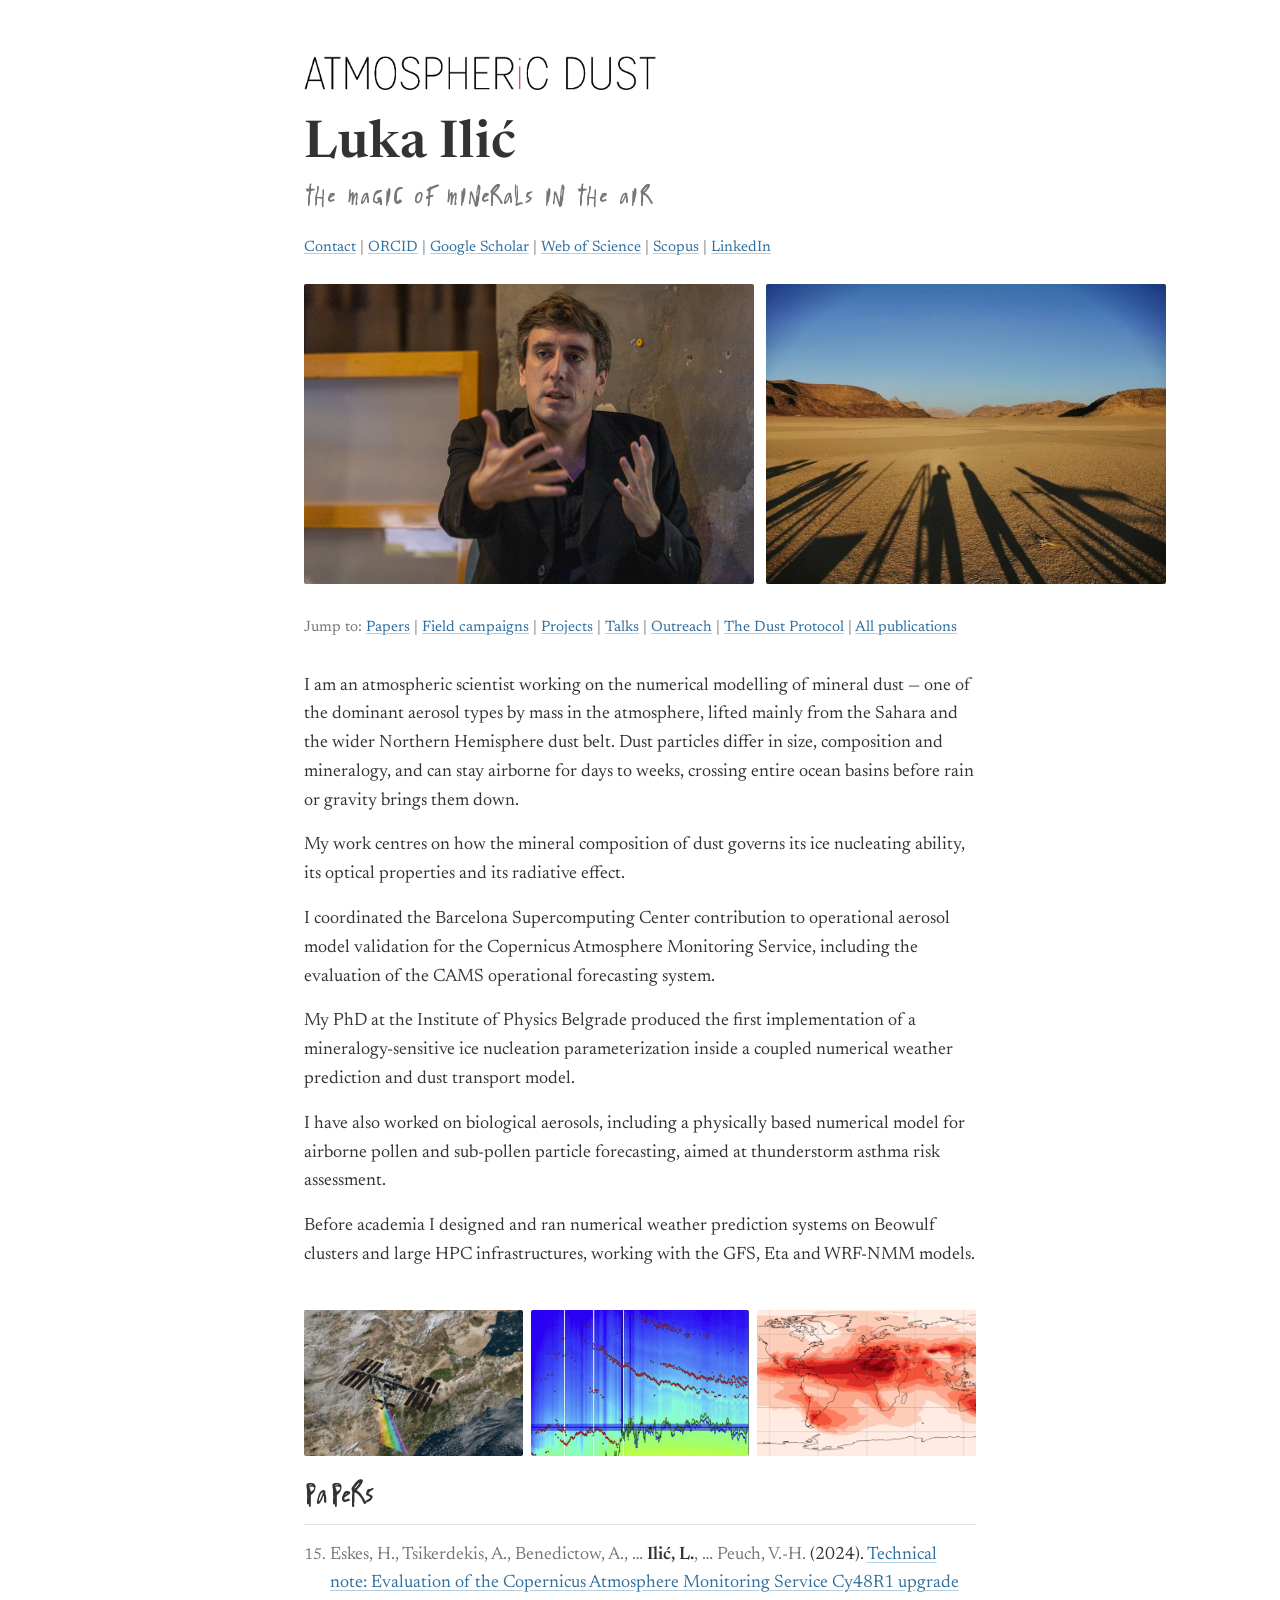
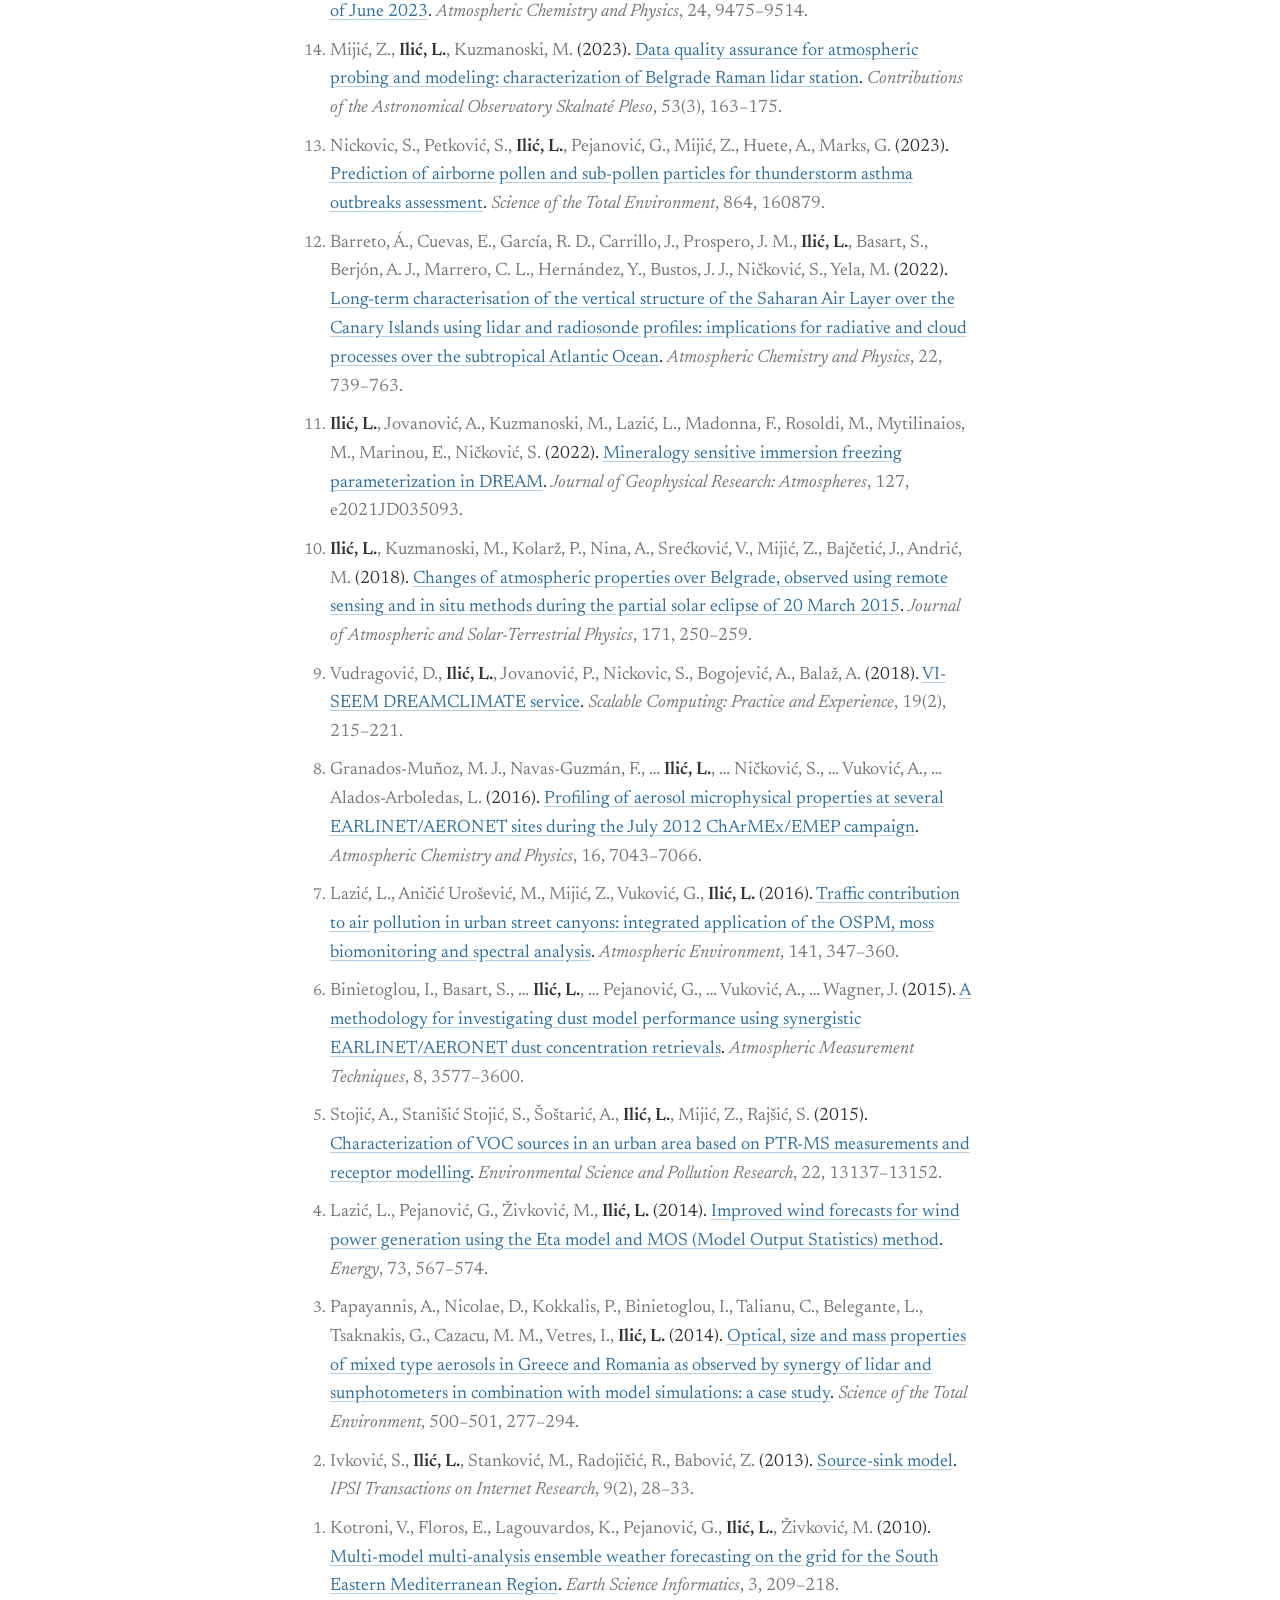
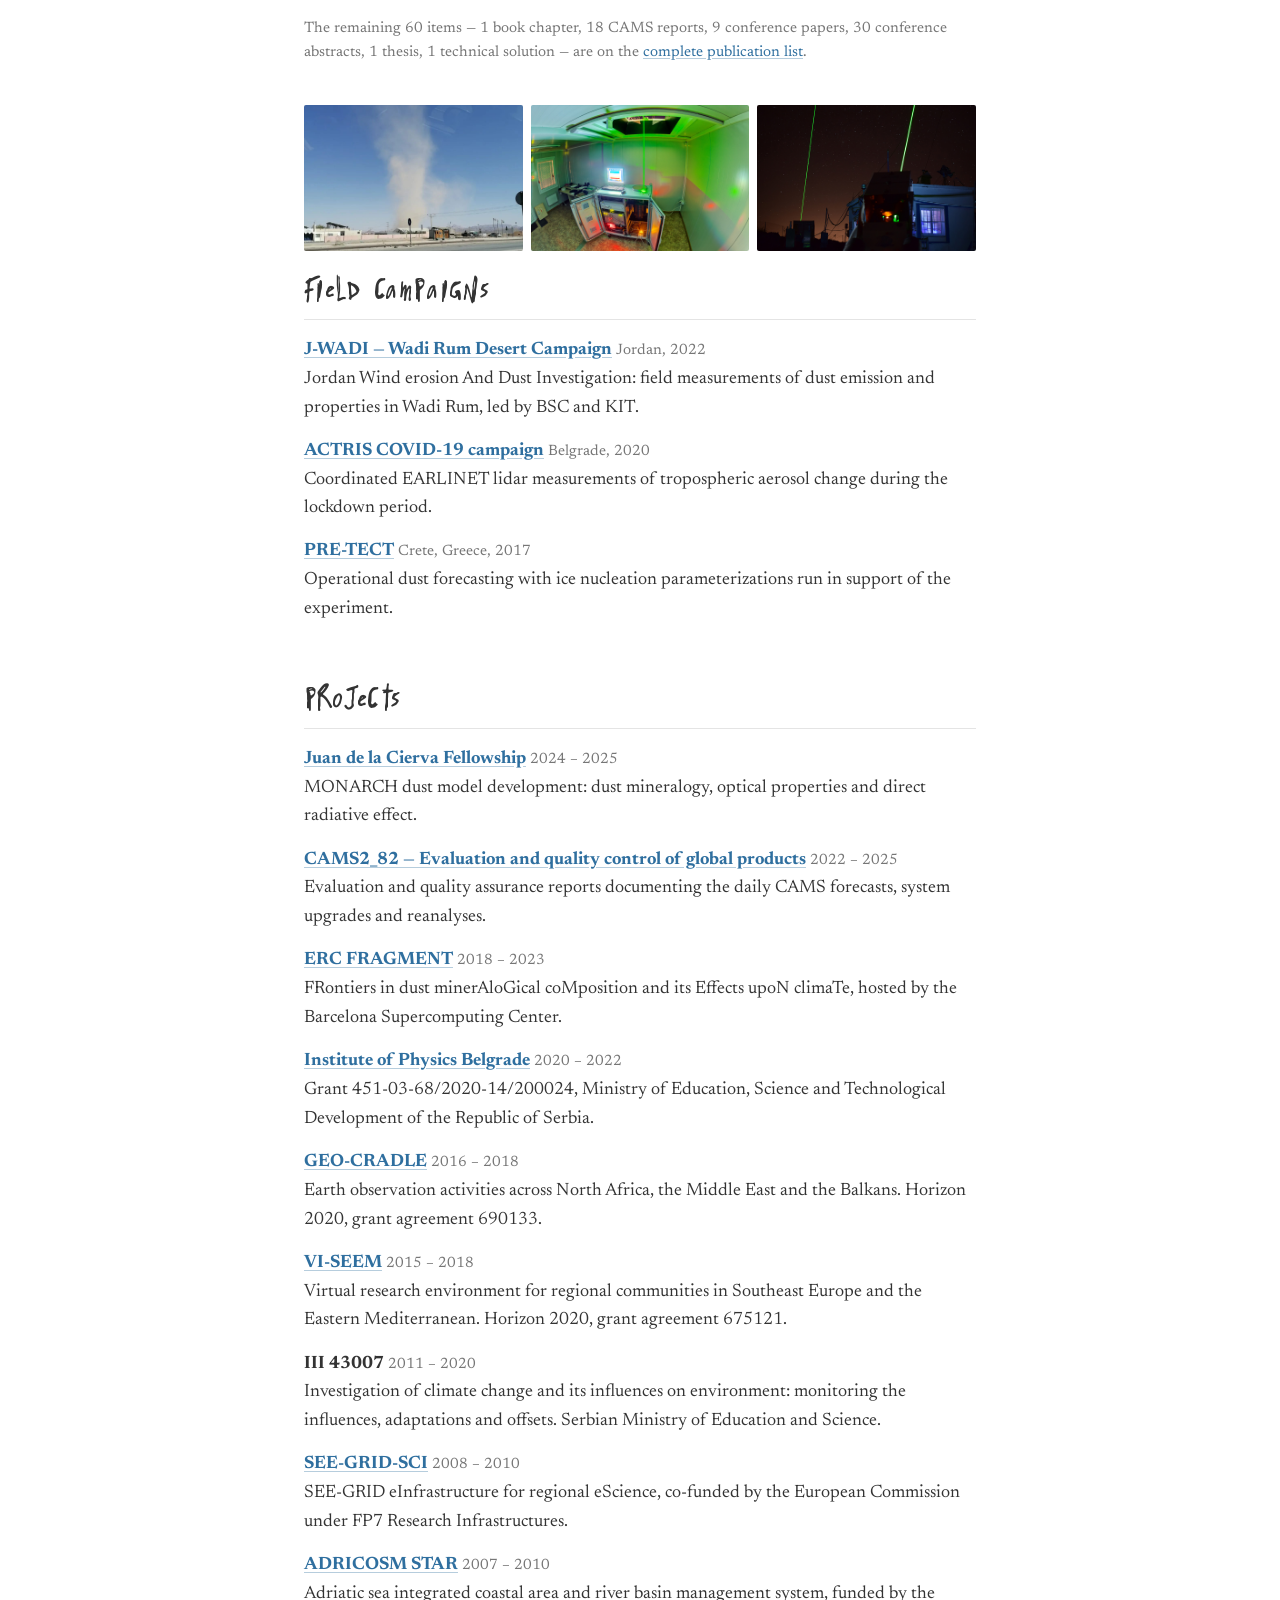
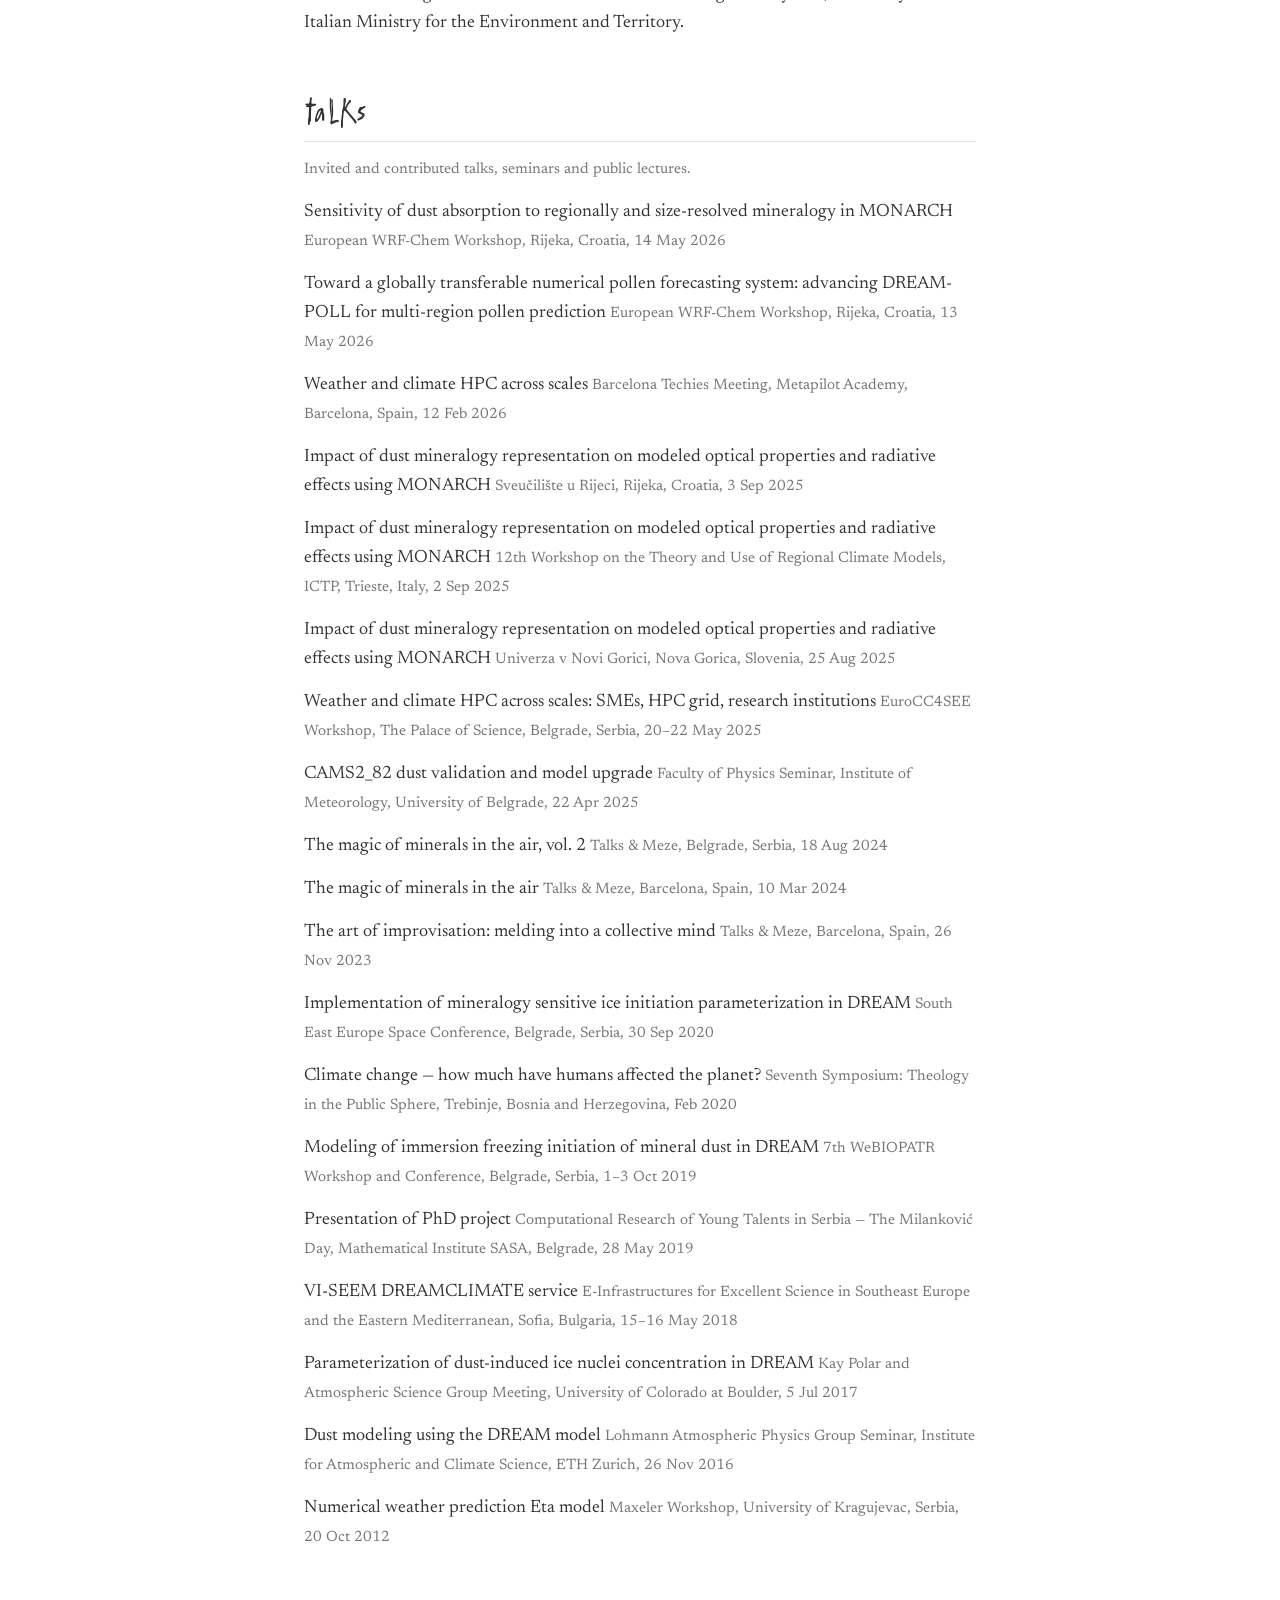
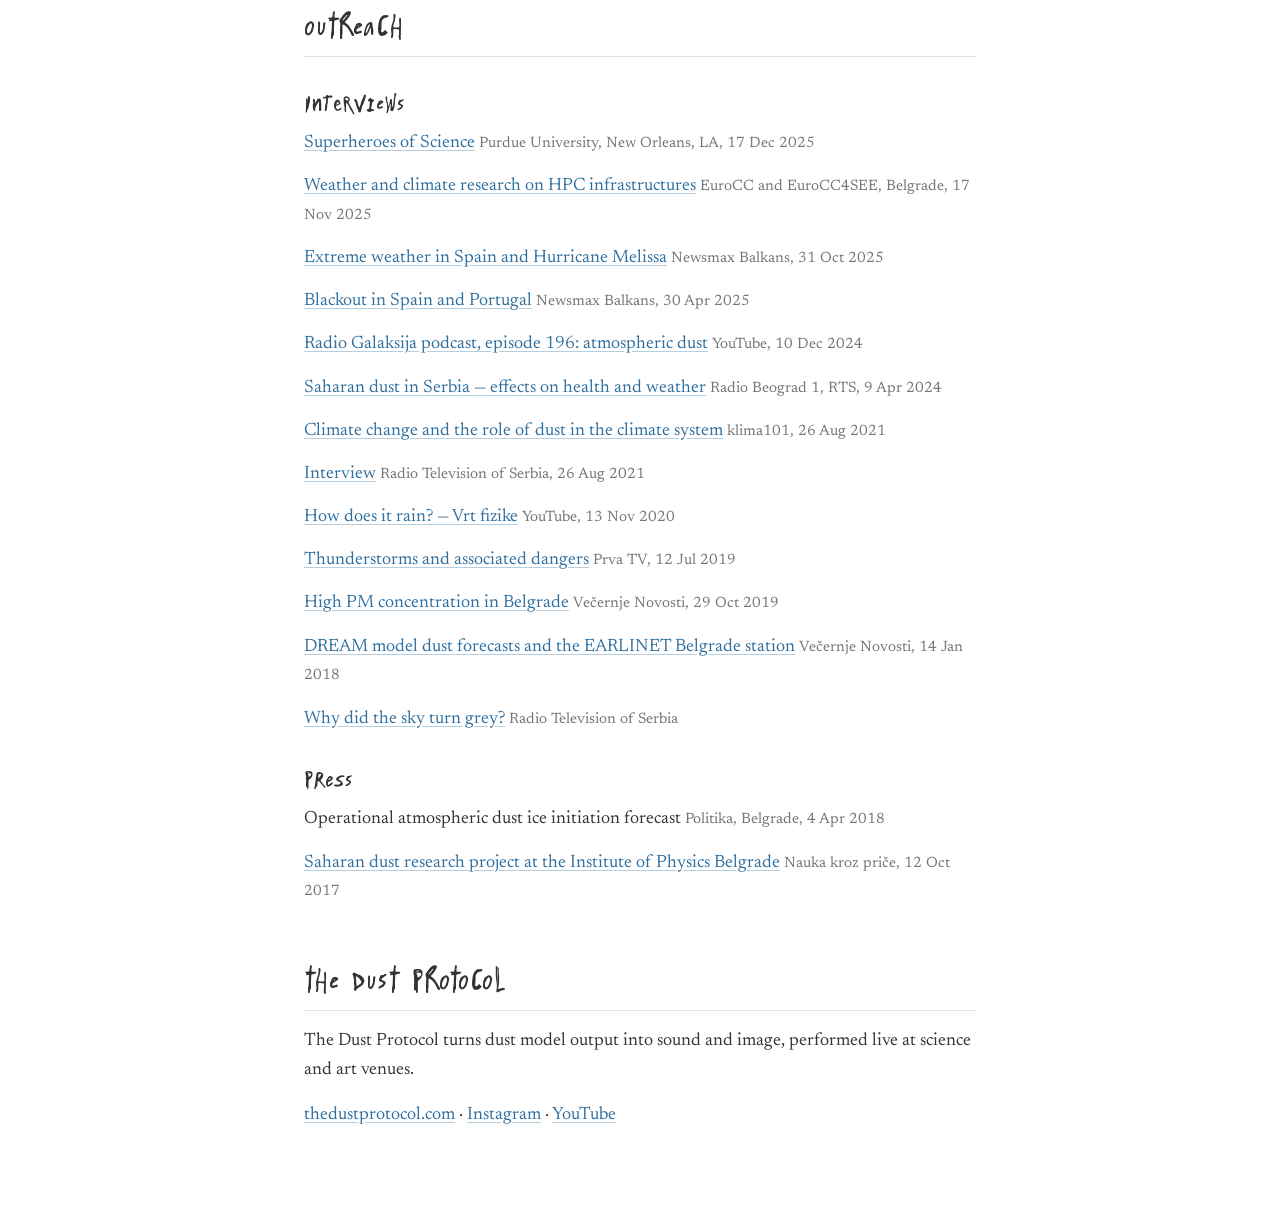
==== index.html @ e4e46b0d "Add files via upload" ====
<!doctype html>
<html lang="en">
<head>
<meta charset="utf-8">
<meta name="viewport" content="width=device-width, initial-scale=1">
<title>Luka Ilić</title>
<meta name="description" content="Luka Ilić — atmospheric scientist working on numerical modelling of mineral dust, its mineralogy, ice nucleation and radiative effects.">
<meta property="og:title" content="Luka Ilić">
<meta property="og:description" content="Luka Ilić — atmospheric scientist working on numerical modelling of mineral dust, its mineralogy, ice nucleation and radiative effects.">
<meta property="og:type" content="website">
<meta property="og:url" content="https://atmosphericdust.com">
<link rel="canonical" href="https://atmosphericdust.com">
<link rel="preconnect" href="https://fonts.googleapis.com">
<link rel="preconnect" href="https://fonts.gstatic.com" crossorigin>
<link href="https://fonts.googleapis.com/css2?family=Newsreader:ital,opsz,wght@0,6..72,400;0,6..72,600;1,6..72,400&amp;display=swap" rel="stylesheet">
<link rel="stylesheet" href="assets/style.css">
</head>
<body>

<img class="logo" src="assets/images/logo.png" alt="Atmospheric Dust">
<h1>Luka Ilić</h1>
<p class="subtitle">The Magic of Minerals in the Air</p>
<p class="toplinks"><a href="https://www.linkedin.com/in/luka-ili%C4%87-phd-b0287525/">Contact</a> | <a href="https://orcid.org/0000-0003-2933-9801">ORCID</a> | <a href="https://scholar.google.com/citations?user=bf4TEoAAAAAJ&amp;hl=en">Google Scholar</a> | <a href="https://www.webofscience.com/wos/author/record/AAI-2674-2021">Web of Science</a> | <a href="https://www.scopus.com/authid/detail.uri?authorId=36664675000">Scopus</a> | <a href="https://www.linkedin.com/in/luka-ili%C4%87-phd-b0287525/">LinkedIn</a></p>
<div class="photos"><img src="assets/images/portrait.jpg" alt="Luka Ilić" style="object-position:62% 35%" loading="lazy"><img src="assets/images/wadi-rum.jpg" alt="Wadi Rum, Jordan, during the J-WADI campaign" style="object-position:center 55%" loading="lazy"></div>
<p class="jump">Jump to: <a href="#papers">Papers</a> | <a href="#field-campaigns">Field campaigns</a> | <a href="#projects">Projects</a> | <a href="#talks">Talks</a> | <a href="#outreach">Outreach</a> | <a href="#dust-protocol">The Dust Protocol</a> | <a href="publications.html">All publications</a></p>

<p>I am an atmospheric scientist working on the numerical modelling of mineral dust — one of the dominant aerosol types by mass in the atmosphere, lifted mainly from the Sahara and the wider Northern Hemisphere dust belt. Dust particles differ in size, composition and mineralogy, and can stay airborne for days to weeks, crossing entire ocean basins before rain or gravity brings them down.
</p><p>My work centres on how the mineral composition of dust governs its ice nucleating ability, its optical properties and its radiative effect.</p><p>I coordinated the Barcelona Supercomputing Center contribution to operational aerosol model validation for the Copernicus Atmosphere Monitoring Service, including the evaluation of the CAMS operational forecasting system.</p><p>My PhD at the Institute of Physics Belgrade produced the first implementation of a mineralogy-sensitive ice nucleation parameterization inside a coupled numerical weather prediction and dust transport model.</p><p>I have also worked on biological aerosols, including a physically based numerical model for airborne pollen and sub-pollen particle forecasting, aimed at thunderstorm asthma risk assessment.</p><p>Before academia I designed and ran numerical weather prediction systems on Beowulf clusters and large HPC infrastructures, working with the GFS, Eta and WRF-NMM models.</p>

<div class="gallery" style="grid-template-columns:repeat(3,1fr)"><img src="assets/images/papers-emit.jpg" alt="EMIT imaging spectrometer on the ISS, mapping surface mineralogy" style="object-position:center 50%" loading="lazy"><img src="assets/images/papers-lidar.png" alt="Raman lidar range-corrected signal with retrieved aerosol layer heights" style="object-position:center 45%" loading="lazy"><img src="assets/images/papers-ssa.png" alt="Modelled global dust single scattering albedo from MONARCH with EMIT mineralogy" style="object-position:center 45%" loading="lazy"></div>

<h2 id="papers">Papers</h2>
<ol class="pubs" reversed><li><span class="authors">Eskes, H., Tsikerdekis, A., Benedictow, A., … <strong>Ilić, L.</strong>, … Peuch, V.-H.</span> (2024). <a href="https://doi.org/10.5194/acp-24-9475-2024">Technical note: Evaluation of the Copernicus Atmosphere Monitoring Service Cy48R1 upgrade of June 2023</a>.<span class="extra"> <em>Atmospheric Chemistry and Physics</em>, 24, 9475–9514.</span></li><li><span class="authors">Mijić, Z., <strong>Ilić, L.</strong>, Kuzmanoski, M.</span> (2023). <a href="https://doi.org/10.31577/caosp.2023.53.3.163">Data quality assurance for atmospheric probing and modeling: characterization of Belgrade Raman lidar station</a>.<span class="extra"> <em>Contributions of the Astronomical Observatory Skalnaté Pleso</em>, 53(3), 163–175.</span></li><li><span class="authors">Nickovic, S., Petković, S., <strong>Ilić, L.</strong>, Pejanović, G., Mijić, Z., Huete, A., Marks, G.</span> (2023). <a href="https://doi.org/10.1016/j.scitotenv.2022.160879">Prediction of airborne pollen and sub-pollen particles for thunderstorm asthma outbreaks assessment</a>.<span class="extra"> <em>Science of the Total Environment</em>, 864, 160879.</span></li><li><span class="authors">Barreto, Á., Cuevas, E., García, R. D., Carrillo, J., Prospero, J. M., <strong>Ilić, L.</strong>, Basart, S., Berjón, A. J., Marrero, C. L., Hernández, Y., Bustos, J. J., Ničković, S., Yela, M.</span> (2022). <a href="https://doi.org/10.5194/acp-22-739-2022">Long-term characterisation of the vertical structure of the Saharan Air Layer over the Canary Islands using lidar and radiosonde profiles: implications for radiative and cloud processes over the subtropical Atlantic Ocean</a>.<span class="extra"> <em>Atmospheric Chemistry and Physics</em>, 22, 739–763.</span></li><li><span class="authors"><strong>Ilić, L.</strong>, Jovanović, A., Kuzmanoski, M., Lazić, L., Madonna, F., Rosoldi, M., Mytilinaios, M., Marinou, E., Ničković, S.</span> (2022). <a href="https://doi.org/10.1029/2021JD035093">Mineralogy sensitive immersion freezing parameterization in DREAM</a>.<span class="extra"> <em>Journal of Geophysical Research: Atmospheres</em>, 127, e2021JD035093.</span></li><li><span class="authors"><strong>Ilić, L.</strong>, Kuzmanoski, M., Kolarž, P., Nina, A., Srećković, V., Mijić, Z., Bajčetić, J., Andrić, M.</span> (2018). <a href="https://doi.org/10.1016/j.jastp.2017.10.001">Changes of atmospheric properties over Belgrade, observed using remote sensing and in situ methods during the partial solar eclipse of 20 March 2015</a>.<span class="extra"> <em>Journal of Atmospheric and Solar-Terrestrial Physics</em>, 171, 250–259.</span></li><li><span class="authors">Vudragović, D., <strong>Ilić, L.</strong>, Jovanović, P., Nickovic, S., Bogojević, A., Balaž, A.</span> (2018). <a href="https://doi.org/10.12694/scpe.v19i2.1396">VI-SEEM DREAMCLIMATE service</a>.<span class="extra"> <em>Scalable Computing: Practice and Experience</em>, 19(2), 215–221.</span></li><li><span class="authors">Granados-Muñoz, M. J., Navas-Guzmán, F., … <strong>Ilić, L.</strong>, … Ničković, S., … Vuković, A., … Alados-Arboledas, L.</span> (2016). <a href="https://doi.org/10.5194/acp-16-7043-2016">Profiling of aerosol microphysical properties at several EARLINET/AERONET sites during the July 2012 ChArMEx/EMEP campaign</a>.<span class="extra"> <em>Atmospheric Chemistry and Physics</em>, 16, 7043–7066.</span></li><li><span class="authors">Lazić, L., Aničić Urošević, M., Mijić, Z., Vuković, G., <strong>Ilić, L.</strong></span> (2016). <a href="https://doi.org/10.1016/j.atmosenv.2016.07.008">Traffic contribution to air pollution in urban street canyons: integrated application of the OSPM, moss biomonitoring and spectral analysis</a>.<span class="extra"> <em>Atmospheric Environment</em>, 141, 347–360.</span></li><li><span class="authors">Binietoglou, I., Basart, S., … <strong>Ilić, L.</strong>, … Pejanović, G., … Vuković, A., … Wagner, J.</span> (2015). <a href="https://doi.org/10.5194/amt-8-3577-2015">A methodology for investigating dust model performance using synergistic EARLINET/AERONET dust concentration retrievals</a>.<span class="extra"> <em>Atmospheric Measurement Techniques</em>, 8, 3577–3600.</span></li><li><span class="authors">Stojić, A., Stanišić Stojić, S., Šoštarić, A., <strong>Ilić, L.</strong>, Mijić, Z., Rajšić, S.</span> (2015). <a href="https://doi.org/10.1007/s11356-015-4540-5">Characterization of VOC sources in an urban area based on PTR-MS measurements and receptor modelling</a>.<span class="extra"> <em>Environmental Science and Pollution Research</em>, 22, 13137–13152.</span></li><li><span class="authors">Lazić, L., Pejanović, G., Živković, M., <strong>Ilić, L.</strong></span> (2014). <a href="https://doi.org/10.1016/j.energy.2014.06.056">Improved wind forecasts for wind power generation using the Eta model and MOS (Model Output Statistics) method</a>.<span class="extra"> <em>Energy</em>, 73, 567–574.</span></li><li><span class="authors">Papayannis, A., Nicolae, D., Kokkalis, P., Binietoglou, I., Talianu, C., Belegante, L., Tsaknakis, G., Cazacu, M. M., Vetres, I., <strong>Ilić, L.</strong></span> (2014). <a href="https://doi.org/10.1016/j.scitotenv.2014.08.101">Optical, size and mass properties of mixed type aerosols in Greece and Romania as observed by synergy of lidar and sunphotometers in combination with model simulations: a case study</a>.<span class="extra"> <em>Science of the Total Environment</em>, 500–501, 277–294.</span></li><li><span class="authors">Ivković, S., <strong>Ilić, L.</strong>, Stanković, M., Radojičić, R., Babović, Z.</span> (2013). <a href="https://vipsi.org/ipsi/journals/journals/papers/tir/2013july/tir2013july.pdf#page=30">Source-sink model</a>.<span class="extra"> <em>IPSI Transactions on Internet Research</em>, 9(2), 28–33.</span></li><li><span class="authors">Kotroni, V., Floros, E., Lagouvardos, K., Pejanović, G., <strong>Ilić, L.</strong>, Živković, M.</span> (2010). <a href="https://doi.org/10.1007/s12145-010-0071-2">Multi-model multi-analysis ensemble weather forecasting on the grid for the South Eastern Mediterranean Region</a>.<span class="extra"> <em>Earth Science Informatics</em>, 3, 209–218.</span></li></ol>

<p class="note">The remaining 60 items — 1 book chapter, 18 CAMS reports, 9 conference papers, 30 conference abstracts, 1 thesis, 1 technical solution — are on the <a href="publications.html">complete publication list</a>.</p>

<div class="gallery" style="grid-template-columns:repeat(3,1fr)"><img src="assets/images/campaign-jwadi.jpg" alt="Dust devil near the J-WADI site, Jordan" style="object-position:center 35%" loading="lazy"><img src="assets/images/campaign-covid.jpg" alt="Inside the Belgrade Raman lidar container" style="object-position:center 50%" loading="lazy"><img src="assets/images/campaign-pretect.jpg" alt="Lidar beams during the PRE-TECT campaign, Crete" style="object-position:center 40%" loading="lazy"></div>
<h2 id="field-campaigns">Field campaigns</h2>
<ul class="plain"><li><b><a href="https://www.imktro.kit.edu/english/11800.php">J-WADI — Wadi Rum Desert Campaign</a></b> <span class="when">Jordan, 2022</span><br>Jordan Wind erosion And Dust Investigation: field measurements of dust emission and properties in Wadi Rum, led by BSC and KIT.</li><li><b><a href="https://www.actris.eu/">ACTRIS COVID-19 campaign</a></b> <span class="when">Belgrade, 2020</span><br>Coordinated EARLINET lidar measurements of tropospheric aerosol change during the lockdown period.</li><li><b><a href="http://pre-tect.space.noa.gr">PRE-TECT</a></b> <span class="when">Crete, Greece, 2017</span><br>Operational dust forecasting with ice nucleation parameterizations run in support of the experiment.</li></ul>

<h2 id="projects">Projects</h2>
<ul class="plain"><li><b><a href="https://www.bsc.es">Juan de la Cierva Fellowship</a></b> <span class="when">2024 – 2025</span><br>MONARCH dust model development: dust mineralogy, optical properties and direct radiative effect.</li><li><b><a href="https://atmosphere.copernicus.eu/eqa-reports-global-services">CAMS2_82 — Evaluation and quality control of global products</a></b> <span class="when">2022 – 2025</span><br>Evaluation and quality assurance reports documenting the daily CAMS forecasts, system upgrades and reanalyses.</li><li><b><a href="https://www.bsc.es">ERC FRAGMENT</a></b> <span class="when">2018 – 2023</span><br>FRontiers in dust minerAloGical coMposition and its Effects upoN climaTe, hosted by the Barcelona Supercomputing Center.</li><li><b><a href="https://www.ipb.ac.rs">Institute of Physics Belgrade</a></b> <span class="when">2020 – 2022</span><br>Grant 451-03-68/2020-14/200024, Ministry of Education, Science and Technological Development of the Republic of Serbia.</li><li><b><a href="https://www.geocradle.eu">GEO-CRADLE</a></b> <span class="when">2016 – 2018</span><br>Earth observation activities across North Africa, the Middle East and the Balkans. Horizon 2020, grant agreement 690133.</li><li><b><a href="https://www.vi-seem.eu">VI-SEEM</a></b> <span class="when">2015 – 2018</span><br>Virtual research environment for regional communities in Southeast Europe and the Eastern Mediterranean. Horizon 2020, grant agreement 675121.</li><li><b>III 43007</b> <span class="when">2011 – 2020</span><br>Investigation of climate change and its influences on environment: monitoring the influences, adaptations and offsets. Serbian Ministry of Education and Science.</li><li><b><a href="https://cordis.europa.eu/project/id/211338">SEE-GRID-SCI</a></b> <span class="when">2008 – 2010</span><br>SEE-GRID eInfrastructure for regional eScience, co-funded by the European Commission under FP7 Research Infrastructures.</li><li><b><a href="https://www.cmcc.it/projects/adricosm-star">ADRICOSM STAR</a></b> <span class="when">2007 – 2010</span><br>Adriatic sea integrated coastal area and river basin management system, funded by the Italian Ministry for the Environment and Territory.</li></ul>

<h2 id="talks">Talks</h2>
<p class="note">Invited and contributed talks, seminars and public lectures.</p>
<ul class="plain"><li>Sensitivity of dust absorption to regionally and size-resolved mineralogy in MONARCH <span class="when">European WRF-Chem Workshop, Rijeka, Croatia, 14 May 2026</span></li><li>Toward a globally transferable numerical pollen forecasting system: advancing DREAM-POLL for multi-region pollen prediction <span class="when">European WRF-Chem Workshop, Rijeka, Croatia, 13 May 2026</span></li><li>Weather and climate HPC across scales <span class="when">Barcelona Techies Meeting, Metapilot Academy, Barcelona, Spain, 12 Feb 2026</span></li><li>Impact of dust mineralogy representation on modeled optical properties and radiative effects using MONARCH <span class="when">Sveučilište u Rijeci, Rijeka, Croatia, 3 Sep 2025</span></li><li>Impact of dust mineralogy representation on modeled optical properties and radiative effects using MONARCH <span class="when">12th Workshop on the Theory and Use of Regional Climate Models, ICTP, Trieste, Italy, 2 Sep 2025</span></li><li>Impact of dust mineralogy representation on modeled optical properties and radiative effects using MONARCH <span class="when">Univerza v Novi Gorici, Nova Gorica, Slovenia, 25 Aug 2025</span></li><li>Weather and climate HPC across scales: SMEs, HPC grid, research institutions <span class="when">EuroCC4SEE Workshop, The Palace of Science, Belgrade, Serbia, 20–22 May 2025</span></li><li>CAMS2_82 dust validation and model upgrade <span class="when">Faculty of Physics Seminar, Institute of Meteorology, University of Belgrade, 22 Apr 2025</span></li><li>The magic of minerals in the air, vol. 2 <span class="when">Talks &amp; Meze, Belgrade, Serbia, 18 Aug 2024</span></li><li>The magic of minerals in the air <span class="when">Talks &amp; Meze, Barcelona, Spain, 10 Mar 2024</span></li><li>The art of improvisation: melding into a collective mind <span class="when">Talks &amp; Meze, Barcelona, Spain, 26 Nov 2023</span></li><li>Implementation of mineralogy sensitive ice initiation parameterization in DREAM <span class="when">South East Europe Space Conference, Belgrade, Serbia, 30 Sep 2020</span></li><li>Climate change — how much have humans affected the planet? <span class="when">Seventh Symposium: Theology in the Public Sphere, Trebinje, Bosnia and Herzegovina, Feb 2020</span></li><li>Modeling of immersion freezing initiation of mineral dust in DREAM <span class="when">7th WeBIOPATR Workshop and Conference, Belgrade, Serbia, 1–3 Oct 2019</span></li><li>Presentation of PhD project <span class="when">Computational Research of Young Talents in Serbia — The Milanković Day, Mathematical Institute SASA, Belgrade, 28 May 2019</span></li><li>VI-SEEM DREAMCLIMATE service <span class="when">E-Infrastructures for Excellent Science in Southeast Europe and the Eastern Mediterranean, Sofia, Bulgaria, 15–16 May 2018</span></li><li>Parameterization of dust-induced ice nuclei concentration in DREAM <span class="when">Kay Polar and Atmospheric Science Group Meeting, University of Colorado at Boulder, 5 Jul 2017</span></li><li>Dust modeling using the DREAM model <span class="when">Lohmann Atmospheric Physics Group Seminar, Institute for Atmospheric and Climate Science, ETH Zurich, 26 Nov 2016</span></li><li>Numerical weather prediction Eta model <span class="when">Maxeler Workshop, University of Kragujevac, Serbia, 20 Oct 2012</span></li></ul>

<h2 id="outreach">Outreach</h2>
<h3>Interviews</h3>
<ul class="plain"><li><a href="https://youtu.be/xfgxnmvlbSc">Superheroes of Science</a> <span class="when">Purdue University, New Orleans, LA, 17 Dec 2025</span></li><li><a href="https://hpc.rs/usecases/weather-and-climate-research">Weather and climate research on HPC infrastructures</a> <span class="when">EuroCC and EuroCC4SEE, Belgrade, 17 Nov 2025</span></li><li><a href="https://youtu.be/Gc-RClCT-7I">Extreme weather in Spain and Hurricane Melissa</a> <span class="when">Newsmax Balkans, 31 Oct 2025</span></li><li><a href="https://newsmaxbalkans.com/info/drustvo/12715/fizicari-nestanak-struje-posledice/vest">Blackout in Spain and Portugal</a> <span class="when">Newsmax Balkans, 30 Apr 2025</span></li><li><a href="https://www.youtube.com/watch?v=cXx1R9ucynw">Radio Galaksija podcast, episode 196: atmospheric dust</a> <span class="when">YouTube, 10 Dec 2024</span></li><li><a href="https://www.rts.rs/lat/radio/radio-beograd-1/5409699/saharski-pesak-u-srbiji---uticaj-na-zdravlje-i-vremenske-prilike.html">Saharan dust in Serbia — effects on health and weather</a> <span class="when">Radio Beograd 1, RTS, 9 Apr 2024</span></li><li><a href="https://klima101.rs/luka-ilic-intervju-sahara-prasina/">Climate change and the role of dust in the climate system</a> <span class="when">klima101, 26 Aug 2021</span></li><li><a href="https://www.rts.rs/page/radio/sr/story/23/radio-beograd-1/4488980/da-li-petodnevna-radna-nedelja-odlazi-u-proslost.html">Interview</a> <span class="when">Radio Television of Serbia, 26 Aug 2021</span></li><li><a href="https://www.youtube.com/watch?v=L-BKnvwHsqg">How does it rain? — Vrt fizike</a> <span class="when">YouTube, 13 Nov 2020</span></li><li><a href="https://www.prva.rs/web-tv/emisija/150-minuta/83836/150-minuta-12072019/303812/2-deo">Thunderstorms and associated dangers</a> <span class="when">Prva TV, 12 Jul 2019</span></li><li><a href="https://www.novosti.rs/vesti/beograd.74.html:827104-EVO-I-DOKAZA-Beogradski-naucnici-jednom-slikom-pokazali-koliko-je-bio-zagadjen-vazduh-u-prestonici-FOTO">High PM concentration in Belgrade</a> <span class="when">Večernje Novosti, 29 Oct 2019</span></li><li><a href="https://www.novosti.rs/vesti/naslovna/reportaze/aktuelno.293.html:706113-Srpski-fizicari-iz-saharskog-peska-citaju-prognozu">DREAM model dust forecasts and the EARLINET Belgrade station</a> <span class="when">Večernje Novosti, 14 Jan 2018</span></li><li><a href="https://www.rts.rs/page/stories/sr/story/125/drustvo/4422236/zagadjenje-sahara-pesak-pm-10-cestice.html">Why did the sky turn grey?</a> <span class="when">Radio Television of Serbia</span></li></ul>
<h3>Press</h3>
<ul class="plain"><li>Operational atmospheric dust ice initiation forecast <span class="when">Politika, Belgrade, 4 Apr 2018</span></li><li><a href="https://naukakrozprice.rs/lov-na-saharski-pesak-u-beogradu/">Saharan dust research project at the Institute of Physics Belgrade</a> <span class="when">Nauka kroz priče, 12 Oct 2017</span></li></ul>

<h2 id="dust-protocol">The Dust Protocol</h2>
<p>The Dust Protocol turns dust model output into sound and image, performed live at science and art venues.
</p>
<p><a href="https://www.thedustprotocol.com">thedustprotocol.com</a> · <a href="https://www.instagram.com/thedustprotocol">Instagram</a> · <a href="https://www.youtube.com/@thedustprotocol">YouTube</a></p>

</body>
</html>
---- assets/style.css ----
/* atmosphericdust.com — one page, one column. */

@font-face {
  font-family: "Wasted Year";
  src: url("fonts/Wasted-Year-Regular.woff2") format("woff2"),
       url("fonts/Wasted-Year-Regular.woff") format("woff");
  font-weight: 400;
  font-style: normal;
  font-display: swap;
}

:root {
  /* --- the font. Change these two lines and the <link> in build.py to swap it. */
  --font: "Newsreader", Georgia, serif;          /* body */
  --font-ui: "Newsreader", Georgia, serif;       /* links, captions */
  --font-display: "Wasted Year", "Newsreader", Georgia, serif;  /* headings */

  --paper: #ffffff;
  --ink: #333333;          /* dark grey body text, not black */
  --muted: #767676;
  --rule: #e4e4e4;
  --accent: #2f6f9f;       /* links: muted blue */
  --accent-dark: #1f4f74;  /* link hover */
  --width: 46rem;
}

*, *::before, *::after { box-sizing: border-box; }

body {
  margin: 0 auto;
  padding: clamp(1.5rem, 5vw, 3.5rem) clamp(1.25rem, 5vw, 2rem) 4rem;
  max-width: var(--width);
  background: var(--paper);
  color: var(--ink);
  font-family: var(--font);
  font-size: 1.125rem;
  line-height: 1.6;
}

/* Section headings and the subtitle use the display face; the name stays in
   the text face so it does not compete with the wordmark above it. */
h2, h3 {
  font-family: var(--font-display);
  font-weight: 400;   /* the display face has one weight; bold would be faked */
}

h1 { font-weight: 600; letter-spacing: -0.015em; }

h1 {
  font-size: clamp(2.5rem, 7.5vw, 3.25rem);
  letter-spacing: .01em;
  line-height: 1.05;
  margin: 0 0 .5rem;
}

.subtitle {
  font-family: var(--font-display);
  font-size: clamp(1.125rem, 3vw, 1.375rem);
  color: var(--muted);
  letter-spacing: .02em;
  margin: 0 0 1.25rem;
}

h2 {
  font-size: 1.625rem;
  letter-spacing: .01em;
  margin: 3.5rem 0 1rem;
  padding-bottom: .4rem;
  border-bottom: 1px solid var(--rule);
}

h3 { font-size: 1.25rem; margin: 2rem 0 .5rem; }

p { margin: 0 0 1rem; }

a { color: var(--accent); text-decoration-color: rgba(47, 111, 159, .35); text-underline-offset: .15em; }
a:hover { color: var(--accent-dark); text-decoration-color: var(--accent-dark); }

:focus-visible { outline: 2px solid var(--accent); outline-offset: 3px; }

.toplinks, .jump {
  font-family: var(--font-ui);
  font-size: .9375rem;
  color: var(--muted);
  margin: 0 0 1rem;
}
.jump { margin-bottom: 2rem; }

.photos { display: flex; gap: .75rem; margin: 1.5rem 0 2rem; }
.photos img {
  width: 100%;
  height: clamp(180px, 34vw, 300px);
  object-fit: cover;
  object-position: center 30%;
  border-radius: 2px;
  background: #f0f0ee;
}

ol, ul { margin: 0 0 1rem; padding-left: 1.6rem; }
li { margin-bottom: .6rem; }

ol.pubs li::marker { color: var(--muted); font-size: .875em; }
ol.pubs .authors { color: var(--muted); }
ol.pubs strong { color: var(--ink); font-weight: 600; }
ol.pubs em { font-style: italic; }
ol.pubs .extra { color: var(--muted); }

ul.plain { list-style: none; padding-left: 0; }
ul.plain li { margin-bottom: .9rem; }
ul.plain .when { color: var(--muted); font-size: .9375rem; }

.note { color: var(--muted); font-size: .9375rem; }

footer {
  margin-top: 4rem;
  padding-top: 1rem;
  border-top: 1px solid var(--rule);
  font-size: .9375rem;
  color: var(--muted);
}

@media (max-width: 34rem) {
  .photos { flex-direction: column; }
  .photos img { height: 260px; }
}

@media print {
  body { max-width: none; font-size: 10pt; }
  .jump, .photos { display: none; }
}

.gallery {
  display: grid;
  grid-template-columns: repeat(3, 1fr);
  gap: .5rem;
  margin: 2.5rem 0 0;
}
.gallery img {
  width: 100%;
  aspect-ratio: 3 / 2;
  object-fit: cover;
  border-radius: 2px;
  background: #f0f0ee;
}
.gallery + h2 { margin-top: 1.25rem; }
h2 + .gallery { margin-top: 1rem; }

@media (max-width: 30rem) {
  .gallery { grid-template-columns: 1fr 1fr; }
  .gallery img:last-child { grid-column: span 2; }
}

.logo {
  display: block;
  width: 100%;
  max-width: 22rem;
  height: auto;
  margin: 0 0 1.75rem;
}
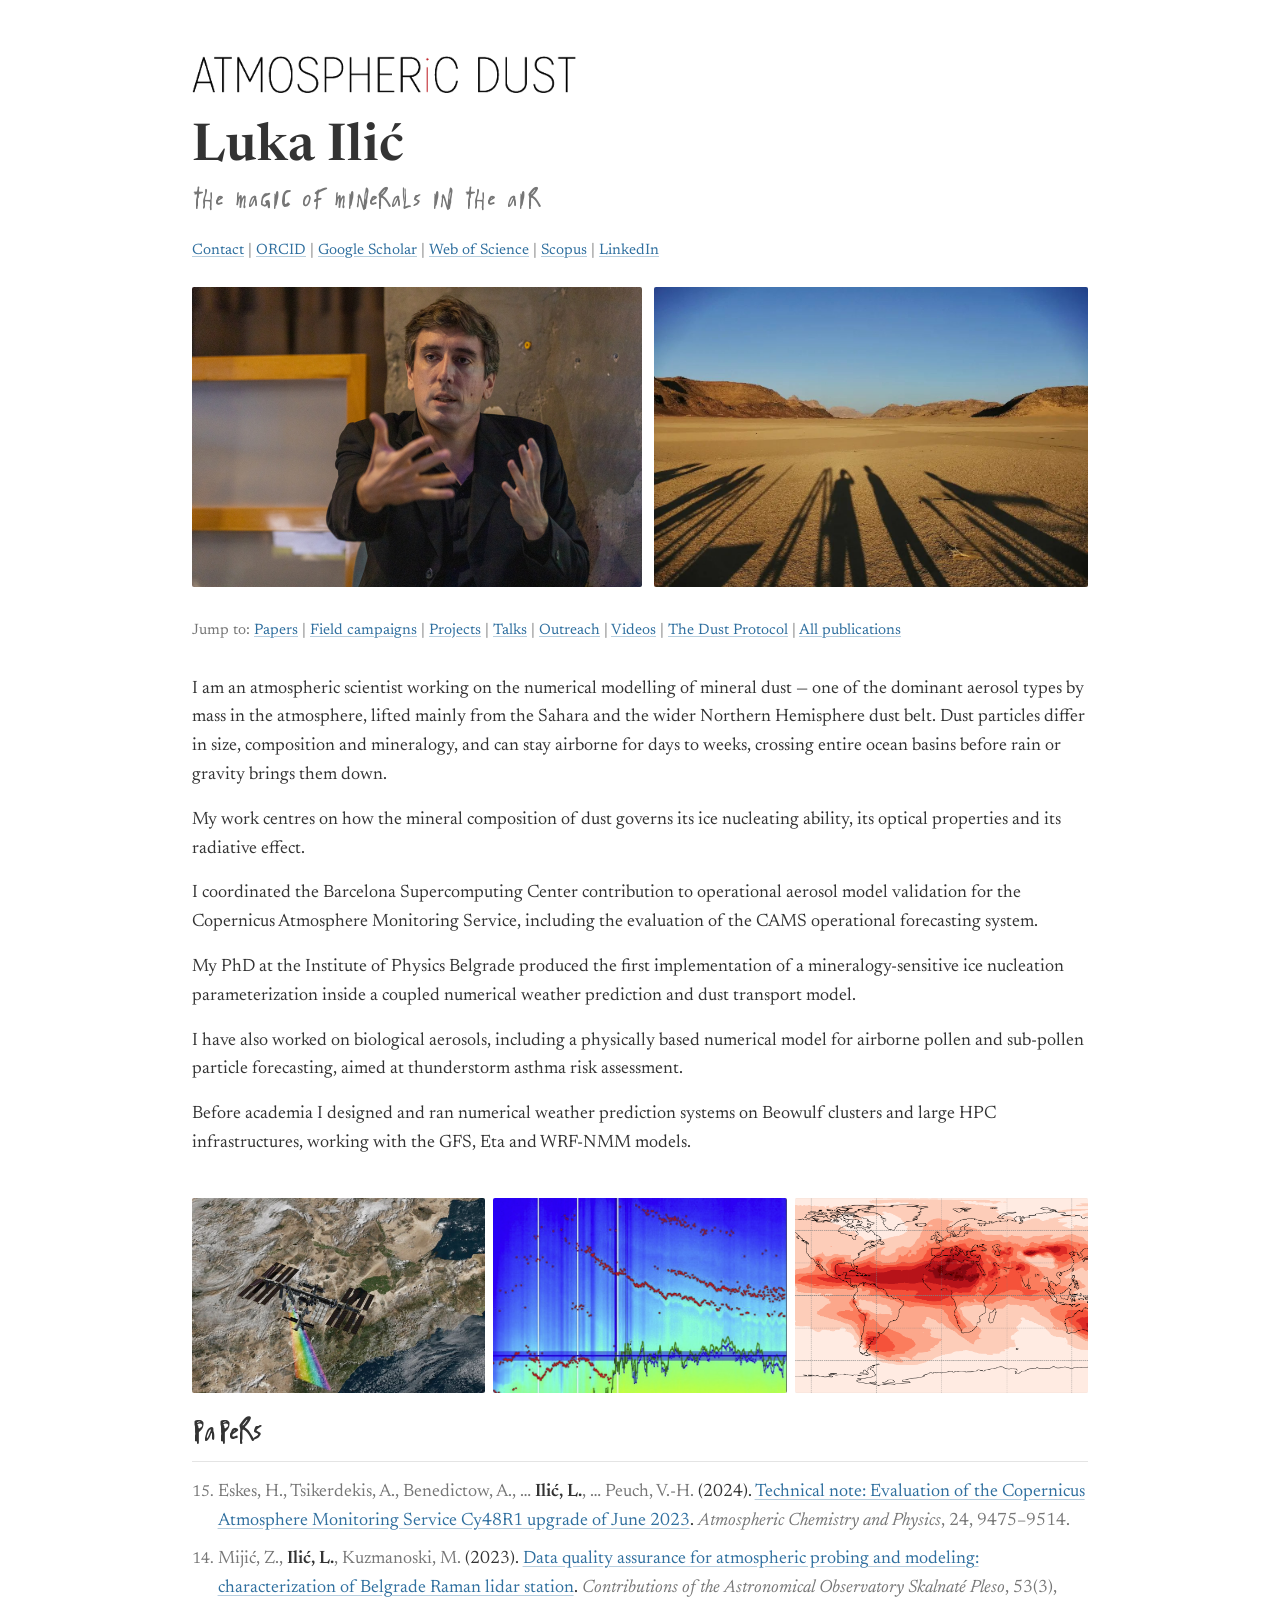
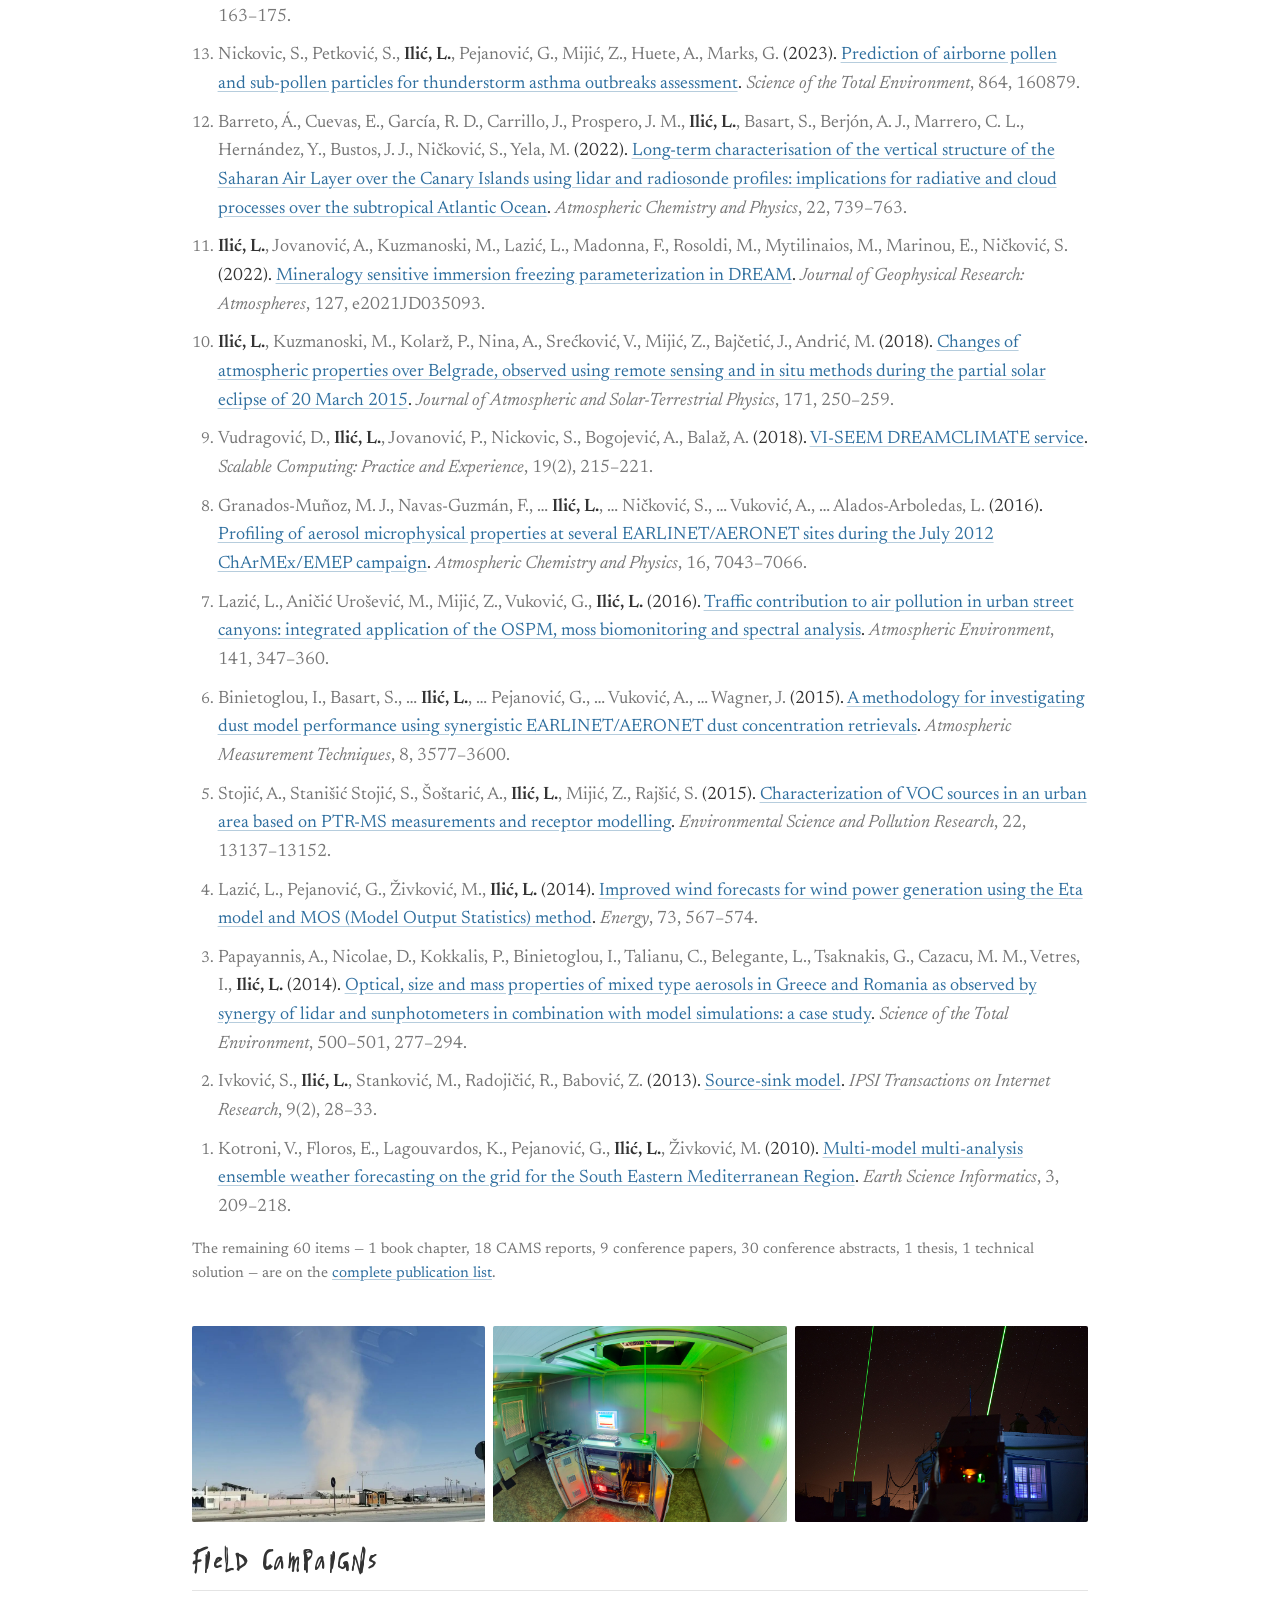
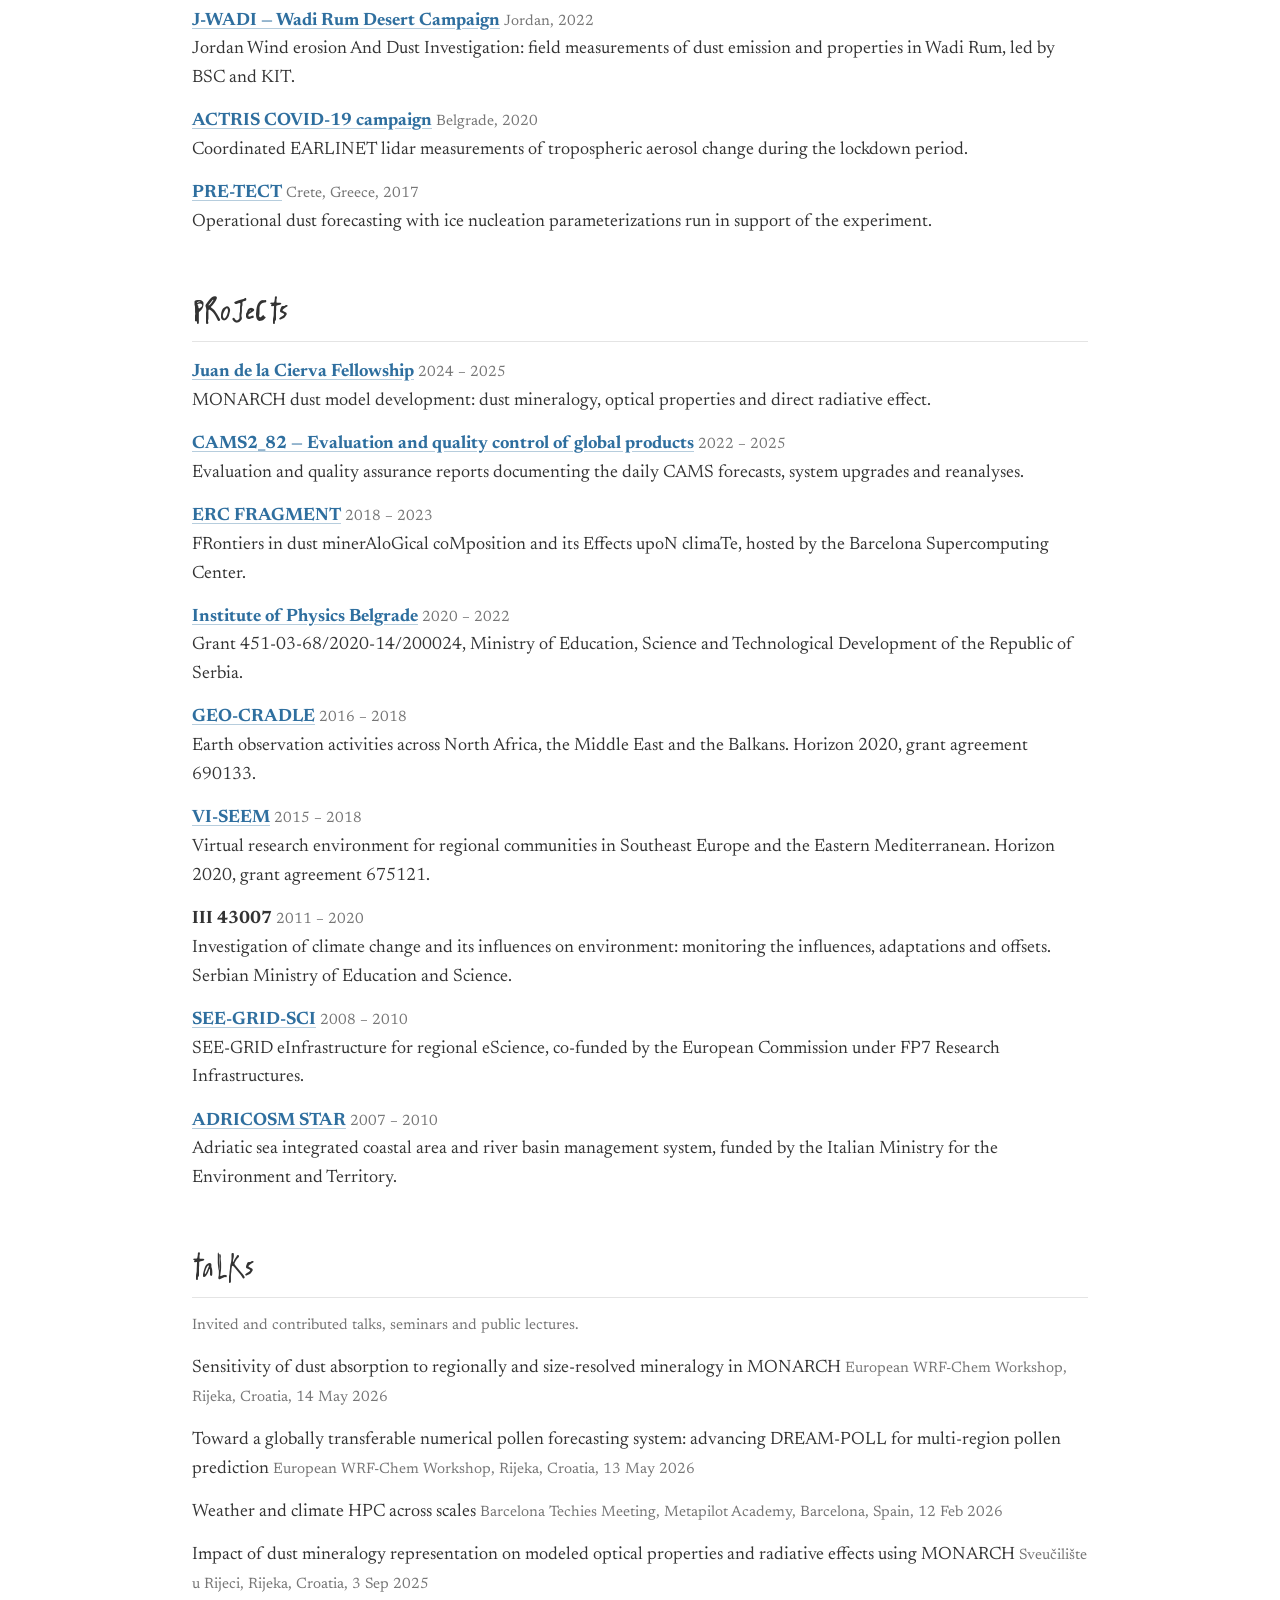
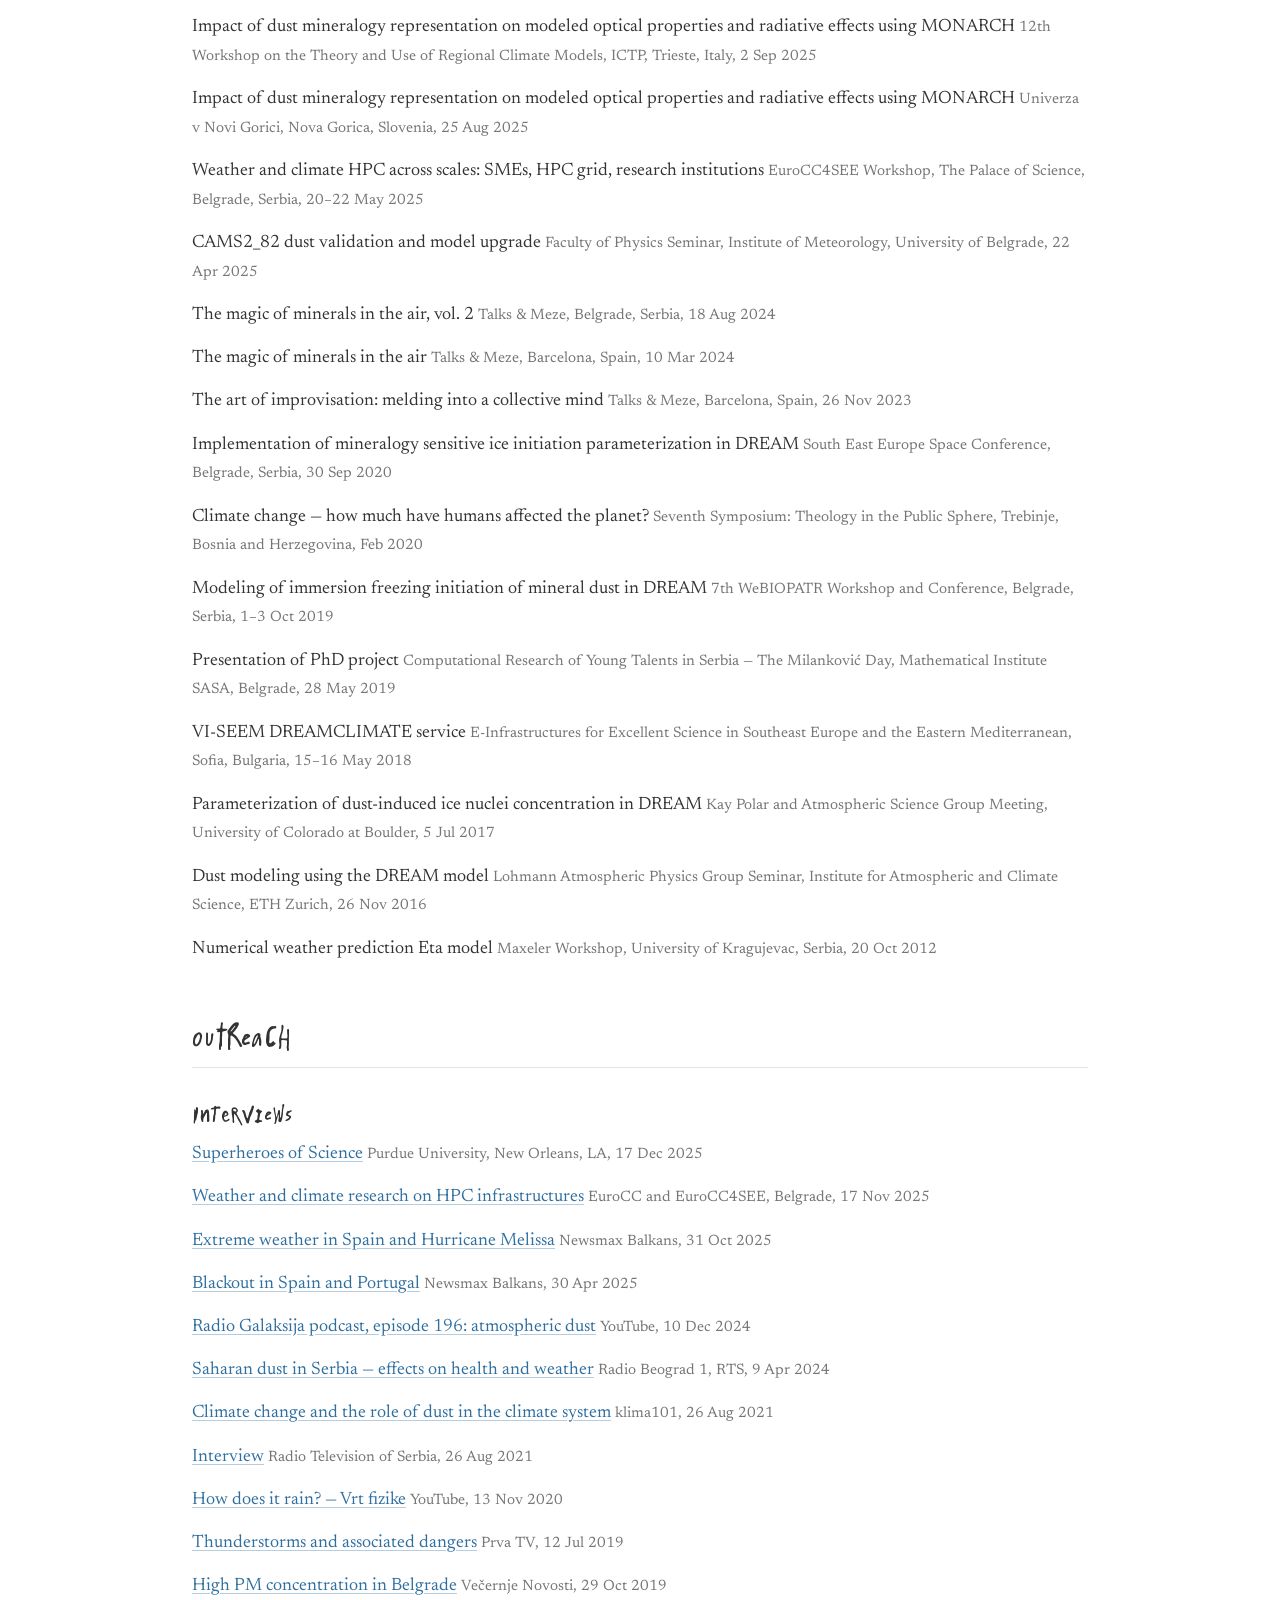
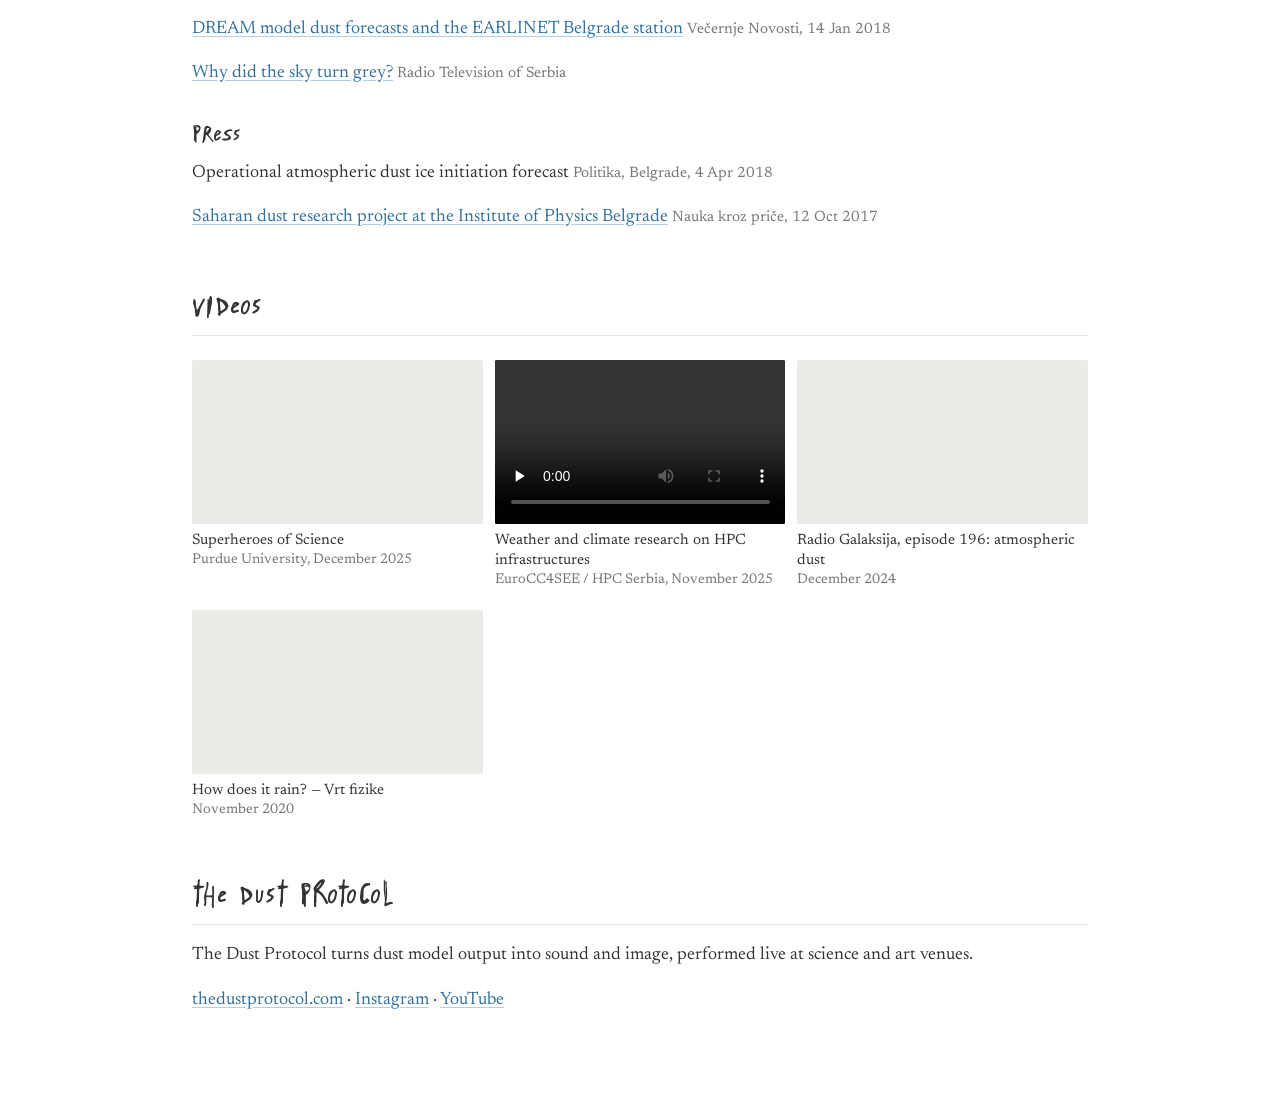
==== commit 39778401: "Add files via upload" ====
--- a/index.html
+++ b/index.html
@@ -3,6 +3,7 @@
 <head>
 <meta charset="utf-8">
 <meta name="viewport" content="width=device-width, initial-scale=1">
+<meta name="robots" content="noindex, nofollow">
 <title>Luka Ilić</title>
 <meta name="description" content="Luka Ilić — atmospheric scientist working on numerical modelling of mineral dust, its mineralogy, ice nucleation and radiative effects.">
 <meta property="og:title" content="Luka Ilić">
@@ -22,7 +23,7 @@
 <p class="subtitle">The Magic of Minerals in the Air</p>
 <p class="toplinks"><a href="https://www.linkedin.com/in/luka-ili%C4%87-phd-b0287525/">Contact</a> | <a href="https://orcid.org/0000-0003-2933-9801">ORCID</a> | <a href="https://scholar.google.com/citations?user=bf4TEoAAAAAJ&amp;hl=en">Google Scholar</a> | <a href="https://www.webofscience.com/wos/author/record/AAI-2674-2021">Web of Science</a> | <a href="https://www.scopus.com/authid/detail.uri?authorId=36664675000">Scopus</a> | <a href="https://www.linkedin.com/in/luka-ili%C4%87-phd-b0287525/">LinkedIn</a></p>
 <div class="photos"><img src="assets/images/portrait.jpg" alt="Luka Ilić" style="object-position:62% 35%" loading="lazy"><img src="assets/images/wadi-rum.jpg" alt="Wadi Rum, Jordan, during the J-WADI campaign" style="object-position:center 55%" loading="lazy"></div>
-<p class="jump">Jump to: <a href="#papers">Papers</a> | <a href="#field-campaigns">Field campaigns</a> | <a href="#projects">Projects</a> | <a href="#talks">Talks</a> | <a href="#outreach">Outreach</a> | <a href="#dust-protocol">The Dust Protocol</a> | <a href="publications.html">All publications</a></p>
+<p class="jump">Jump to: <a href="#papers">Papers</a> | <a href="#field-campaigns">Field campaigns</a> | <a href="#projects">Projects</a> | <a href="#talks">Talks</a> | <a href="#outreach">Outreach</a> | <a href="#videos">Videos</a> | <a href="#dust-protocol">The Dust Protocol</a> | <a href="publications.html">All publications</a></p>
 
 <p>I am an atmospheric scientist working on the numerical modelling of mineral dust — one of the dominant aerosol types by mass in the atmosphere, lifted mainly from the Sahara and the wider Northern Hemisphere dust belt. Dust particles differ in size, composition and mineralogy, and can stay airborne for days to weeks, crossing entire ocean basins before rain or gravity brings them down.
 </p><p>My work centres on how the mineral composition of dust governs its ice nucleating ability, its optical properties and its radiative effect.</p><p>I coordinated the Barcelona Supercomputing Center contribution to operational aerosol model validation for the Copernicus Atmosphere Monitoring Service, including the evaluation of the CAMS operational forecasting system.</p><p>My PhD at the Institute of Physics Belgrade produced the first implementation of a mineralogy-sensitive ice nucleation parameterization inside a coupled numerical weather prediction and dust transport model.</p><p>I have also worked on biological aerosols, including a physically based numerical model for airborne pollen and sub-pollen particle forecasting, aimed at thunderstorm asthma risk assessment.</p><p>Before academia I designed and ran numerical weather prediction systems on Beowulf clusters and large HPC infrastructures, working with the GFS, Eta and WRF-NMM models.</p>
@@ -51,6 +52,9 @@
 <h3>Press</h3>
 <ul class="plain"><li>Operational atmospheric dust ice initiation forecast <span class="when">Politika, Belgrade, 4 Apr 2018</span></li><li><a href="https://naukakrozprice.rs/lov-na-saharski-pesak-u-beogradu/">Saharan dust research project at the Institute of Physics Belgrade</a> <span class="when">Nauka kroz priče, 12 Oct 2017</span></li></ul>
 
+<h2 id="videos">Videos</h2>
+<div class="videos"><figure><div class="embed"><iframe src="https://www.youtube-nocookie.com/embed/xfgxnmvlbSc" title="Superheroes of Science" loading="lazy" allowfullscreen allow="accelerometer; clipboard-write; encrypted-media; picture-in-picture"></iframe></div><figcaption>Superheroes of Science<span class="when">Purdue University, December 2025</span></figcaption></figure><figure><div class="embed"><video src="https://hpc.rs/user/pages/04.usecases/weather-and-climate-research/LIlic-Dust.eng.mp4" controls preload="none" playsinline></video></div><figcaption>Weather and climate research on HPC infrastructures<span class="when">EuroCC4SEE / HPC Serbia, November 2025</span></figcaption></figure><figure><div class="embed"><iframe src="https://www.youtube-nocookie.com/embed/cXx1R9ucynw" title="Radio Galaksija, episode 196: atmospheric dust" loading="lazy" allowfullscreen allow="accelerometer; clipboard-write; encrypted-media; picture-in-picture"></iframe></div><figcaption>Radio Galaksija, episode 196: atmospheric dust<span class="when">December 2024</span></figcaption></figure><figure><div class="embed"><iframe src="https://www.youtube-nocookie.com/embed/L-BKnvwHsqg" title="How does it rain? — Vrt fizike" loading="lazy" allowfullscreen allow="accelerometer; clipboard-write; encrypted-media; picture-in-picture"></iframe></div><figcaption>How does it rain? — Vrt fizike<span class="when">November 2020</span></figcaption></figure></div>
+
 <h2 id="dust-protocol">The Dust Protocol</h2>
 <p>The Dust Protocol turns dust model output into sound and image, performed live at science and art venues.
 </p>
--- a/assets/style.css
+++ b/assets/style.css
@@ -21,7 +21,7 @@
   --rule: #e4e4e4;
   --accent: #2f6f9f;       /* links: muted blue */
   --accent-dark: #1f4f74;  /* link hover */
-  --width: 46rem;
+  --width: 60rem;
 }
 
 *, *::before, *::after { box-sizing: border-box; }
@@ -153,7 +153,44 @@
 .logo {
   display: block;
   width: 100%;
-  max-width: 22rem;
+  max-width: 24rem;
   height: auto;
   margin: 0 0 1.75rem;
 }
+
+.videos {
+  display: grid;
+  grid-template-columns: repeat(auto-fit, minmax(260px, 1fr));
+  gap: 1.25rem .75rem;
+  margin: 1.5rem 0 0;
+}
+.videos figure { margin: 0; }
+.embed {
+  position: relative;
+  aspect-ratio: 16 / 9;
+  background: #ebebe8;
+  border-radius: 2px;
+  overflow: hidden;
+}
+.embed iframe {
+  position: absolute;
+  inset: 0;
+  width: 100%;
+  height: 100%;
+  border: 0;
+}
+.videos figcaption {
+  margin-top: .45rem;
+  font-size: .9375rem;
+  line-height: 1.35;
+}
+.videos figcaption .when { display: block; color: var(--muted); font-size: .875rem; }
+
+.embed video {
+  position: absolute;
+  inset: 0;
+  width: 100%;
+  height: 100%;
+  object-fit: cover;
+  background: #000;
+}
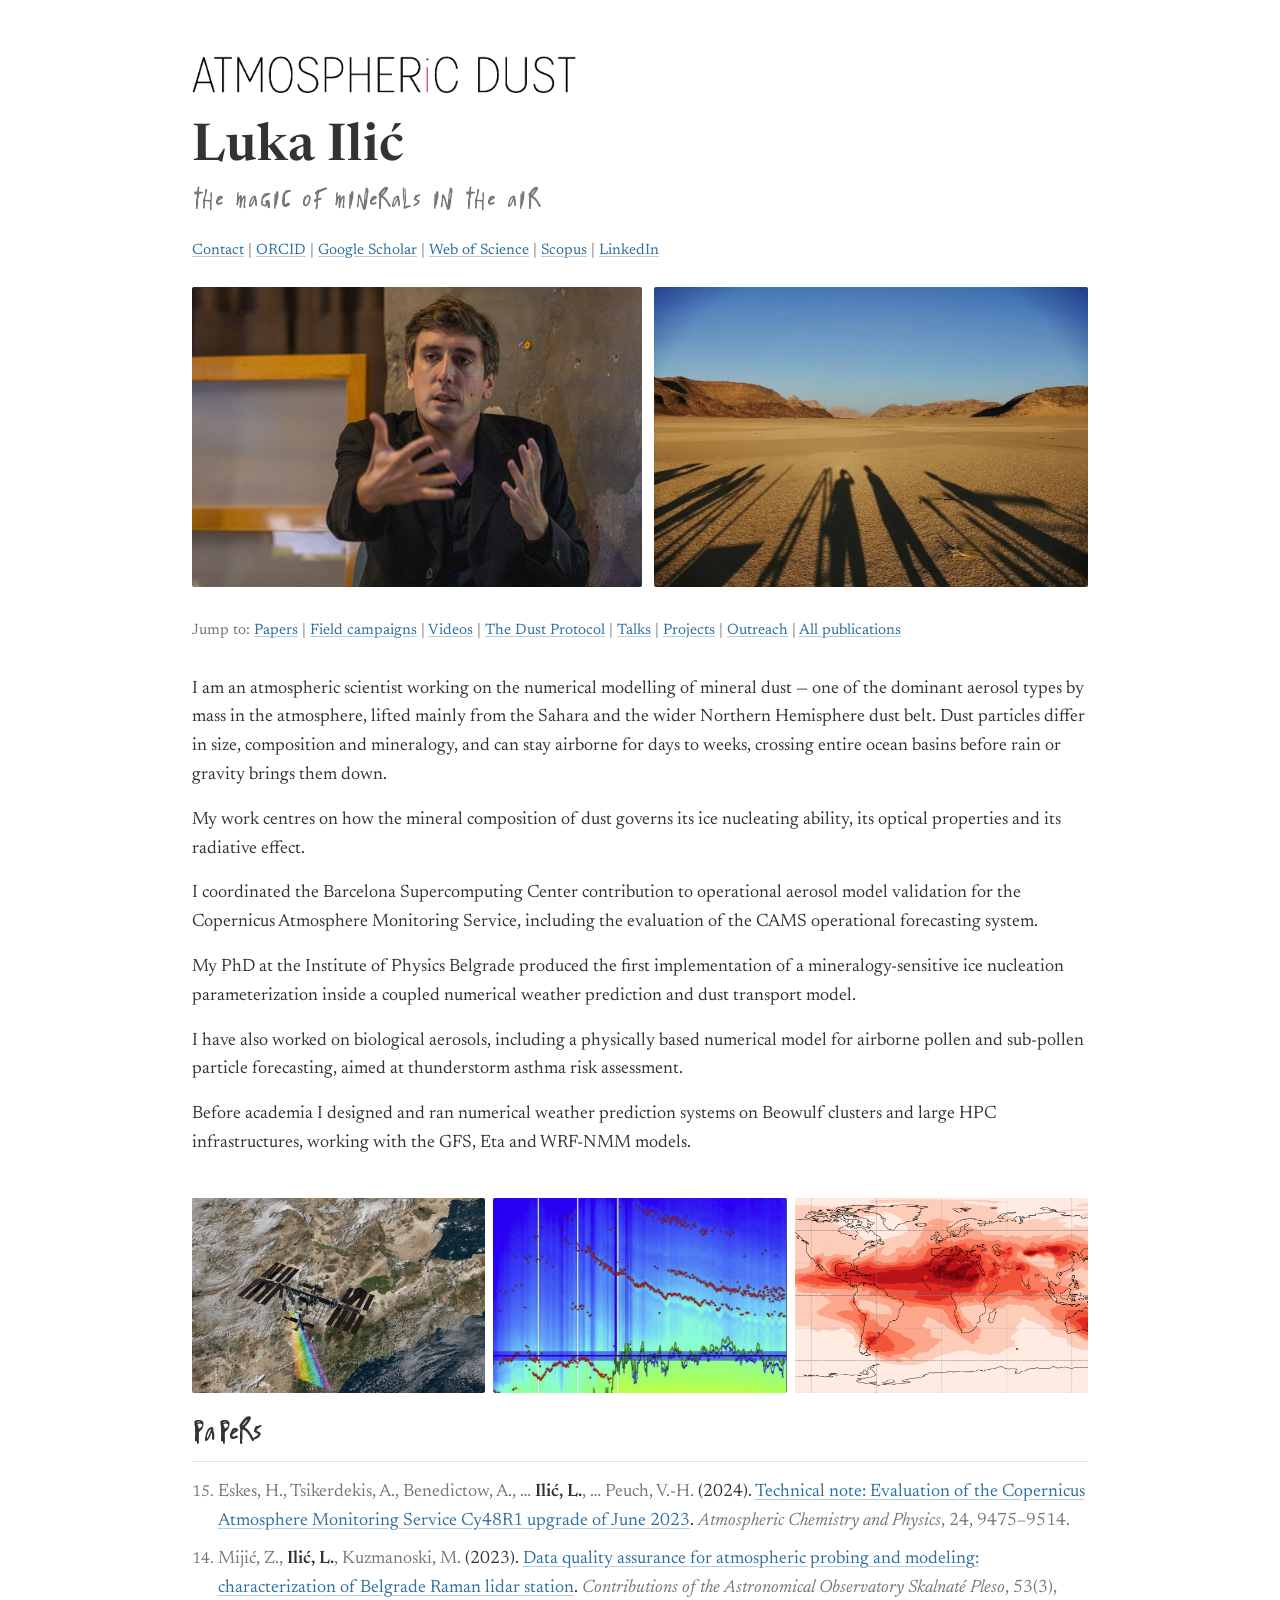
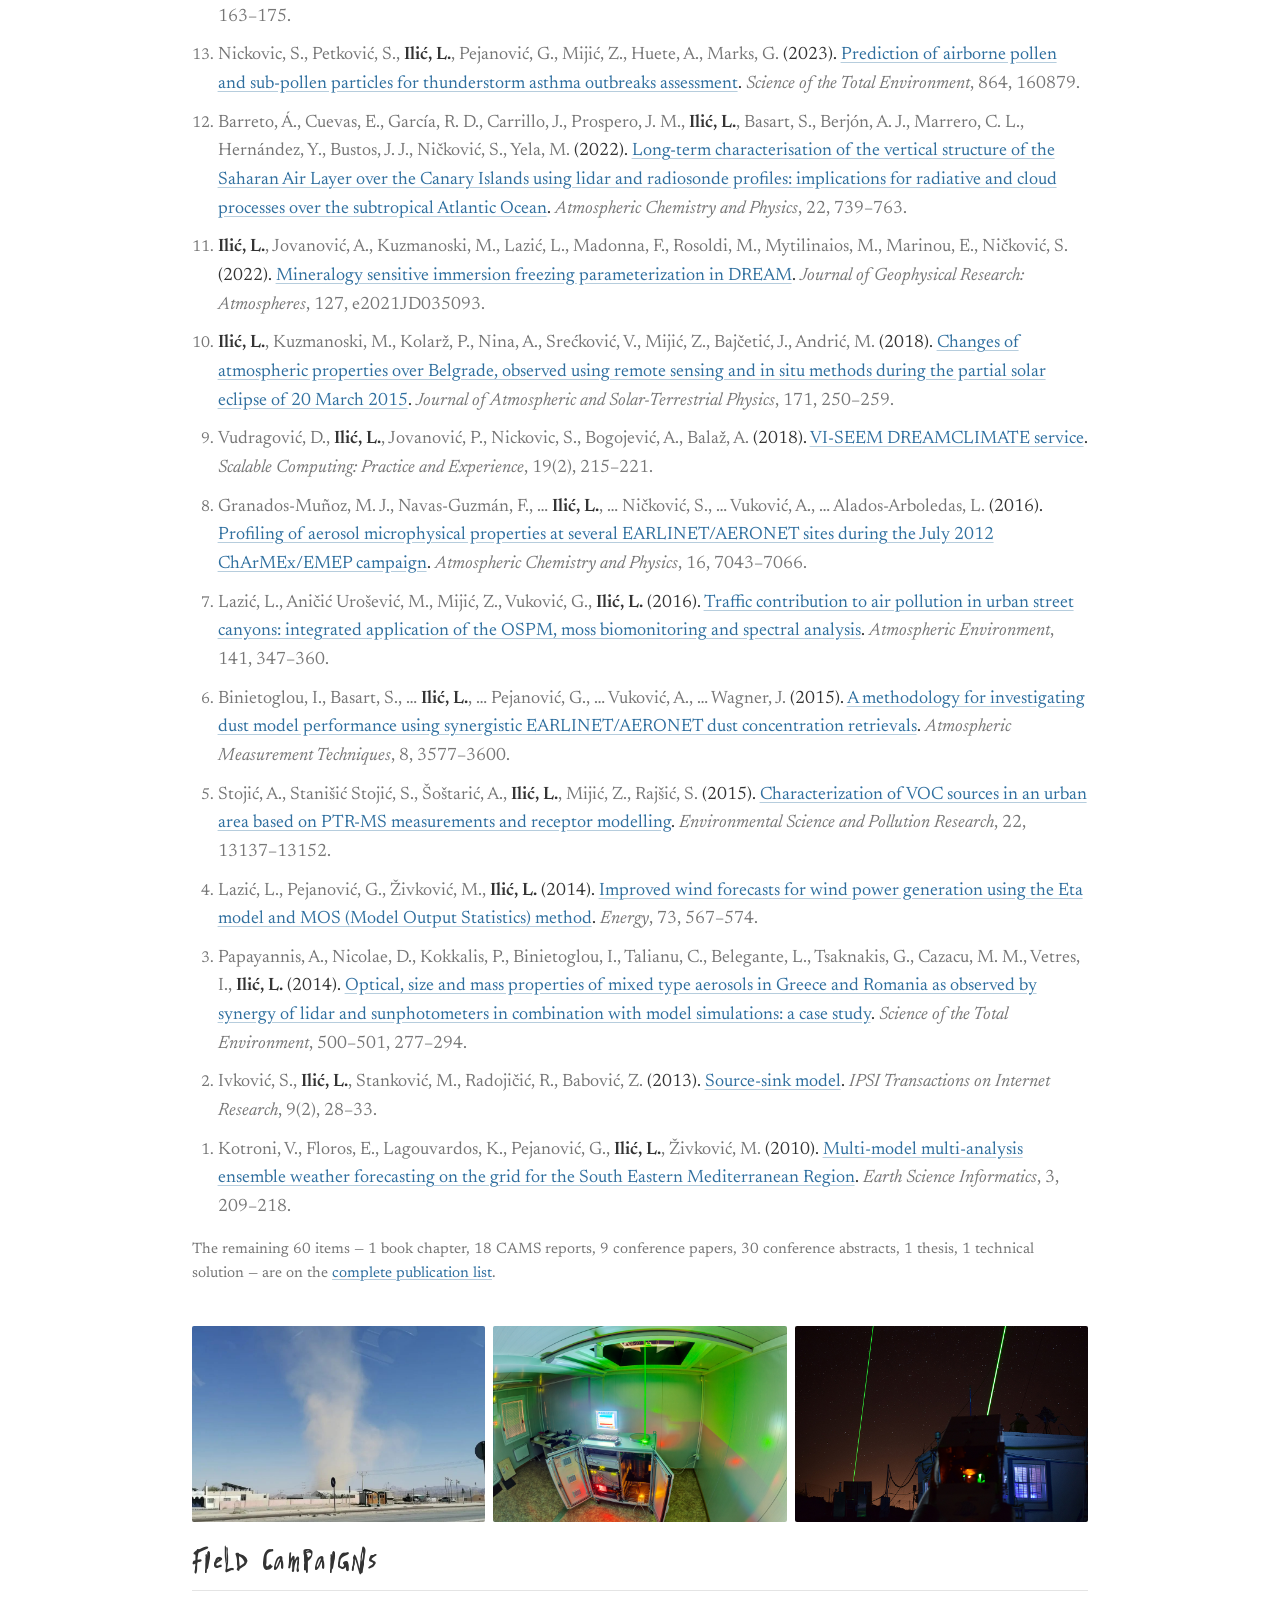
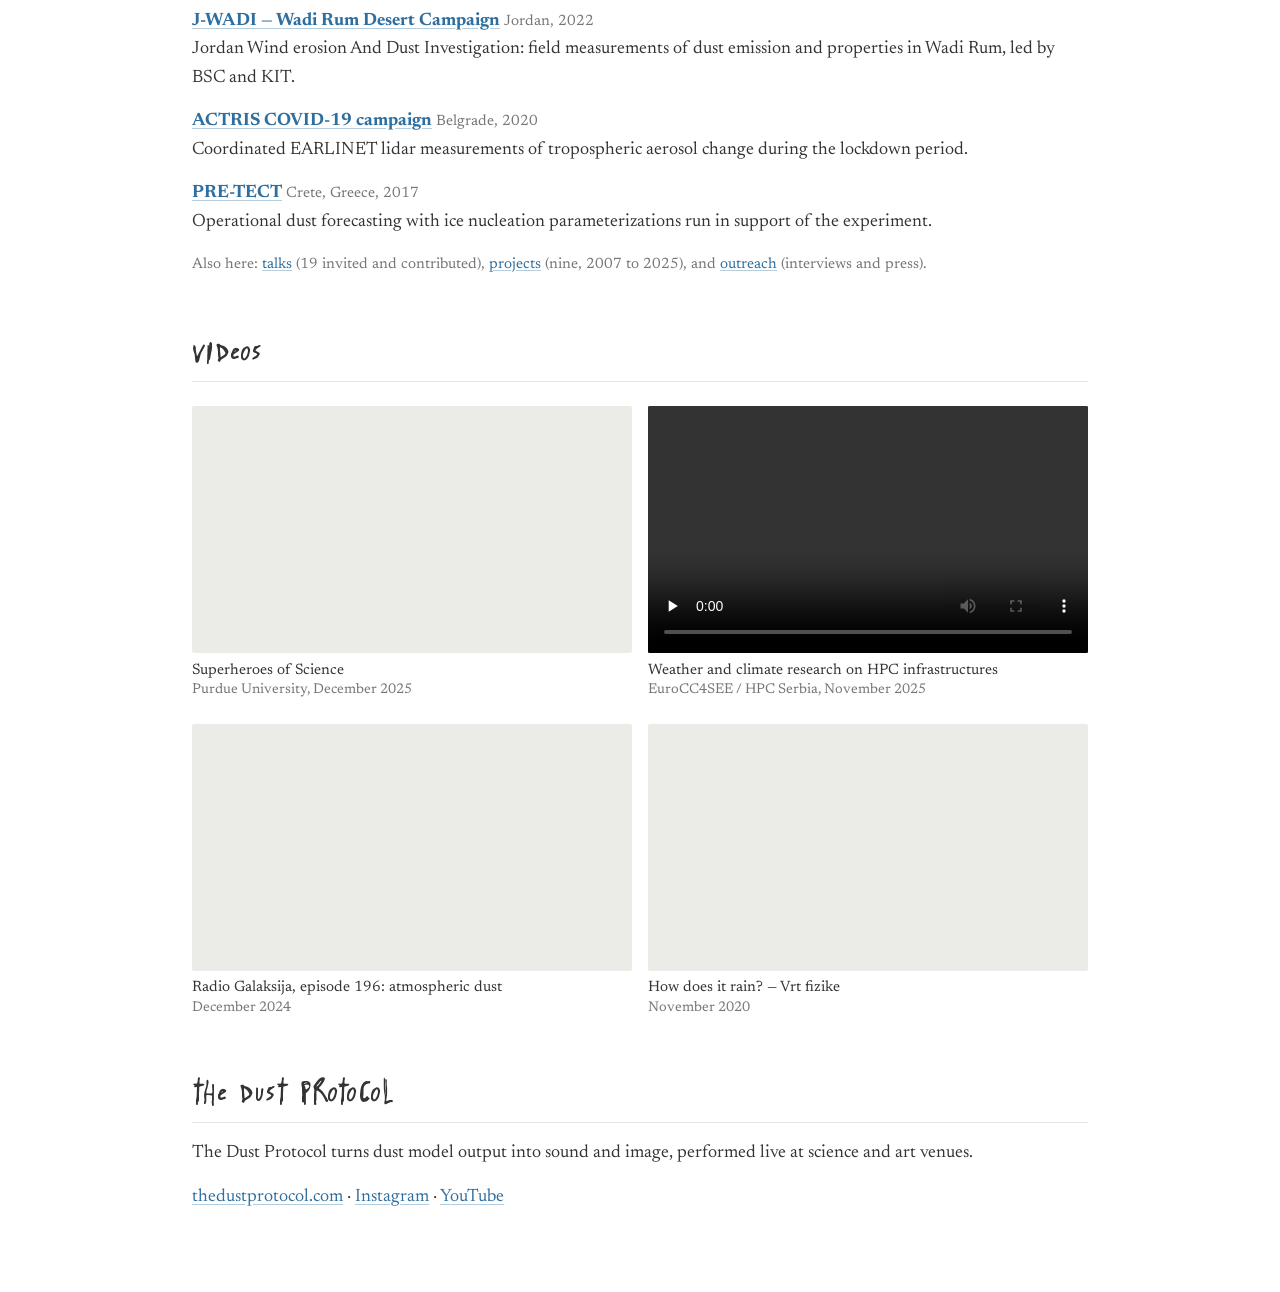
==== commit 9d965daf: "Add files via upload" ====
--- a/index.html
+++ b/index.html
@@ -23,7 +23,7 @@
 <p class="subtitle">The Magic of Minerals in the Air</p>
 <p class="toplinks"><a href="https://www.linkedin.com/in/luka-ili%C4%87-phd-b0287525/">Contact</a> | <a href="https://orcid.org/0000-0003-2933-9801">ORCID</a> | <a href="https://scholar.google.com/citations?user=bf4TEoAAAAAJ&amp;hl=en">Google Scholar</a> | <a href="https://www.webofscience.com/wos/author/record/AAI-2674-2021">Web of Science</a> | <a href="https://www.scopus.com/authid/detail.uri?authorId=36664675000">Scopus</a> | <a href="https://www.linkedin.com/in/luka-ili%C4%87-phd-b0287525/">LinkedIn</a></p>
 <div class="photos"><img src="assets/images/portrait.jpg" alt="Luka Ilić" style="object-position:62% 35%" loading="lazy"><img src="assets/images/wadi-rum.jpg" alt="Wadi Rum, Jordan, during the J-WADI campaign" style="object-position:center 55%" loading="lazy"></div>
-<p class="jump">Jump to: <a href="#papers">Papers</a> | <a href="#field-campaigns">Field campaigns</a> | <a href="#projects">Projects</a> | <a href="#talks">Talks</a> | <a href="#outreach">Outreach</a> | <a href="#videos">Videos</a> | <a href="#dust-protocol">The Dust Protocol</a> | <a href="publications.html">All publications</a></p>
+<p class="jump">Jump to: <a href="#papers">Papers</a> | <a href="#field-campaigns">Field campaigns</a> | <a href="#videos">Videos</a> | <a href="#dust-protocol">The Dust Protocol</a> | <a href="talks.html">Talks</a> | <a href="projects.html">Projects</a> | <a href="outreach.html">Outreach</a> | <a href="publications.html">All publications</a></p>
 
 <p>I am an atmospheric scientist working on the numerical modelling of mineral dust — one of the dominant aerosol types by mass in the atmosphere, lifted mainly from the Sahara and the wider Northern Hemisphere dust belt. Dust particles differ in size, composition and mineralogy, and can stay airborne for days to weeks, crossing entire ocean basins before rain or gravity brings them down.
 </p><p>My work centres on how the mineral composition of dust governs its ice nucleating ability, its optical properties and its radiative effect.</p><p>I coordinated the Barcelona Supercomputing Center contribution to operational aerosol model validation for the Copernicus Atmosphere Monitoring Service, including the evaluation of the CAMS operational forecasting system.</p><p>My PhD at the Institute of Physics Belgrade produced the first implementation of a mineralogy-sensitive ice nucleation parameterization inside a coupled numerical weather prediction and dust transport model.</p><p>I have also worked on biological aerosols, including a physically based numerical model for airborne pollen and sub-pollen particle forecasting, aimed at thunderstorm asthma risk assessment.</p><p>Before academia I designed and ran numerical weather prediction systems on Beowulf clusters and large HPC infrastructures, working with the GFS, Eta and WRF-NMM models.</p>
@@ -39,21 +39,12 @@
 <h2 id="field-campaigns">Field campaigns</h2>
 <ul class="plain"><li><b><a href="https://www.imktro.kit.edu/english/11800.php">J-WADI — Wadi Rum Desert Campaign</a></b> <span class="when">Jordan, 2022</span><br>Jordan Wind erosion And Dust Investigation: field measurements of dust emission and properties in Wadi Rum, led by BSC and KIT.</li><li><b><a href="https://www.actris.eu/">ACTRIS COVID-19 campaign</a></b> <span class="when">Belgrade, 2020</span><br>Coordinated EARLINET lidar measurements of tropospheric aerosol change during the lockdown period.</li><li><b><a href="http://pre-tect.space.noa.gr">PRE-TECT</a></b> <span class="when">Crete, Greece, 2017</span><br>Operational dust forecasting with ice nucleation parameterizations run in support of the experiment.</li></ul>
 
-<h2 id="projects">Projects</h2>
-<ul class="plain"><li><b><a href="https://www.bsc.es">Juan de la Cierva Fellowship</a></b> <span class="when">2024 – 2025</span><br>MONARCH dust model development: dust mineralogy, optical properties and direct radiative effect.</li><li><b><a href="https://atmosphere.copernicus.eu/eqa-reports-global-services">CAMS2_82 — Evaluation and quality control of global products</a></b> <span class="when">2022 – 2025</span><br>Evaluation and quality assurance reports documenting the daily CAMS forecasts, system upgrades and reanalyses.</li><li><b><a href="https://www.bsc.es">ERC FRAGMENT</a></b> <span class="when">2018 – 2023</span><br>FRontiers in dust minerAloGical coMposition and its Effects upoN climaTe, hosted by the Barcelona Supercomputing Center.</li><li><b><a href="https://www.ipb.ac.rs">Institute of Physics Belgrade</a></b> <span class="when">2020 – 2022</span><br>Grant 451-03-68/2020-14/200024, Ministry of Education, Science and Technological Development of the Republic of Serbia.</li><li><b><a href="https://www.geocradle.eu">GEO-CRADLE</a></b> <span class="when">2016 – 2018</span><br>Earth observation activities across North Africa, the Middle East and the Balkans. Horizon 2020, grant agreement 690133.</li><li><b><a href="https://www.vi-seem.eu">VI-SEEM</a></b> <span class="when">2015 – 2018</span><br>Virtual research environment for regional communities in Southeast Europe and the Eastern Mediterranean. Horizon 2020, grant agreement 675121.</li><li><b>III 43007</b> <span class="when">2011 – 2020</span><br>Investigation of climate change and its influences on environment: monitoring the influences, adaptations and offsets. Serbian Ministry of Education and Science.</li><li><b><a href="https://cordis.europa.eu/project/id/211338">SEE-GRID-SCI</a></b> <span class="when">2008 – 2010</span><br>SEE-GRID eInfrastructure for regional eScience, co-funded by the European Commission under FP7 Research Infrastructures.</li><li><b><a href="https://www.cmcc.it/projects/adricosm-star">ADRICOSM STAR</a></b> <span class="when">2007 – 2010</span><br>Adriatic sea integrated coastal area and river basin management system, funded by the Italian Ministry for the Environment and Territory.</li></ul>
-
-<h2 id="talks">Talks</h2>
-<p class="note">Invited and contributed talks, seminars and public lectures.</p>
-<ul class="plain"><li>Sensitivity of dust absorption to regionally and size-resolved mineralogy in MONARCH <span class="when">European WRF-Chem Workshop, Rijeka, Croatia, 14 May 2026</span></li><li>Toward a globally transferable numerical pollen forecasting system: advancing DREAM-POLL for multi-region pollen prediction <span class="when">European WRF-Chem Workshop, Rijeka, Croatia, 13 May 2026</span></li><li>Weather and climate HPC across scales <span class="when">Barcelona Techies Meeting, Metapilot Academy, Barcelona, Spain, 12 Feb 2026</span></li><li>Impact of dust mineralogy representation on modeled optical properties and radiative effects using MONARCH <span class="when">Sveučilište u Rijeci, Rijeka, Croatia, 3 Sep 2025</span></li><li>Impact of dust mineralogy representation on modeled optical properties and radiative effects using MONARCH <span class="when">12th Workshop on the Theory and Use of Regional Climate Models, ICTP, Trieste, Italy, 2 Sep 2025</span></li><li>Impact of dust mineralogy representation on modeled optical properties and radiative effects using MONARCH <span class="when">Univerza v Novi Gorici, Nova Gorica, Slovenia, 25 Aug 2025</span></li><li>Weather and climate HPC across scales: SMEs, HPC grid, research institutions <span class="when">EuroCC4SEE Workshop, The Palace of Science, Belgrade, Serbia, 20–22 May 2025</span></li><li>CAMS2_82 dust validation and model upgrade <span class="when">Faculty of Physics Seminar, Institute of Meteorology, University of Belgrade, 22 Apr 2025</span></li><li>The magic of minerals in the air, vol. 2 <span class="when">Talks &amp; Meze, Belgrade, Serbia, 18 Aug 2024</span></li><li>The magic of minerals in the air <span class="when">Talks &amp; Meze, Barcelona, Spain, 10 Mar 2024</span></li><li>The art of improvisation: melding into a collective mind <span class="when">Talks &amp; Meze, Barcelona, Spain, 26 Nov 2023</span></li><li>Implementation of mineralogy sensitive ice initiation parameterization in DREAM <span class="when">South East Europe Space Conference, Belgrade, Serbia, 30 Sep 2020</span></li><li>Climate change — how much have humans affected the planet? <span class="when">Seventh Symposium: Theology in the Public Sphere, Trebinje, Bosnia and Herzegovina, Feb 2020</span></li><li>Modeling of immersion freezing initiation of mineral dust in DREAM <span class="when">7th WeBIOPATR Workshop and Conference, Belgrade, Serbia, 1–3 Oct 2019</span></li><li>Presentation of PhD project <span class="when">Computational Research of Young Talents in Serbia — The Milanković Day, Mathematical Institute SASA, Belgrade, 28 May 2019</span></li><li>VI-SEEM DREAMCLIMATE service <span class="when">E-Infrastructures for Excellent Science in Southeast Europe and the Eastern Mediterranean, Sofia, Bulgaria, 15–16 May 2018</span></li><li>Parameterization of dust-induced ice nuclei concentration in DREAM <span class="when">Kay Polar and Atmospheric Science Group Meeting, University of Colorado at Boulder, 5 Jul 2017</span></li><li>Dust modeling using the DREAM model <span class="when">Lohmann Atmospheric Physics Group Seminar, Institute for Atmospheric and Climate Science, ETH Zurich, 26 Nov 2016</span></li><li>Numerical weather prediction Eta model <span class="when">Maxeler Workshop, University of Kragujevac, Serbia, 20 Oct 2012</span></li></ul>
-
-<h2 id="outreach">Outreach</h2>
-<h3>Interviews</h3>
-<ul class="plain"><li><a href="https://youtu.be/xfgxnmvlbSc">Superheroes of Science</a> <span class="when">Purdue University, New Orleans, LA, 17 Dec 2025</span></li><li><a href="https://hpc.rs/usecases/weather-and-climate-research">Weather and climate research on HPC infrastructures</a> <span class="when">EuroCC and EuroCC4SEE, Belgrade, 17 Nov 2025</span></li><li><a href="https://youtu.be/Gc-RClCT-7I">Extreme weather in Spain and Hurricane Melissa</a> <span class="when">Newsmax Balkans, 31 Oct 2025</span></li><li><a href="https://newsmaxbalkans.com/info/drustvo/12715/fizicari-nestanak-struje-posledice/vest">Blackout in Spain and Portugal</a> <span class="when">Newsmax Balkans, 30 Apr 2025</span></li><li><a href="https://www.youtube.com/watch?v=cXx1R9ucynw">Radio Galaksija podcast, episode 196: atmospheric dust</a> <span class="when">YouTube, 10 Dec 2024</span></li><li><a href="https://www.rts.rs/lat/radio/radio-beograd-1/5409699/saharski-pesak-u-srbiji---uticaj-na-zdravlje-i-vremenske-prilike.html">Saharan dust in Serbia — effects on health and weather</a> <span class="when">Radio Beograd 1, RTS, 9 Apr 2024</span></li><li><a href="https://klima101.rs/luka-ilic-intervju-sahara-prasina/">Climate change and the role of dust in the climate system</a> <span class="when">klima101, 26 Aug 2021</span></li><li><a href="https://www.rts.rs/page/radio/sr/story/23/radio-beograd-1/4488980/da-li-petodnevna-radna-nedelja-odlazi-u-proslost.html">Interview</a> <span class="when">Radio Television of Serbia, 26 Aug 2021</span></li><li><a href="https://www.youtube.com/watch?v=L-BKnvwHsqg">How does it rain? — Vrt fizike</a> <span class="when">YouTube, 13 Nov 2020</span></li><li><a href="https://www.prva.rs/web-tv/emisija/150-minuta/83836/150-minuta-12072019/303812/2-deo">Thunderstorms and associated dangers</a> <span class="when">Prva TV, 12 Jul 2019</span></li><li><a href="https://www.novosti.rs/vesti/beograd.74.html:827104-EVO-I-DOKAZA-Beogradski-naucnici-jednom-slikom-pokazali-koliko-je-bio-zagadjen-vazduh-u-prestonici-FOTO">High PM concentration in Belgrade</a> <span class="when">Večernje Novosti, 29 Oct 2019</span></li><li><a href="https://www.novosti.rs/vesti/naslovna/reportaze/aktuelno.293.html:706113-Srpski-fizicari-iz-saharskog-peska-citaju-prognozu">DREAM model dust forecasts and the EARLINET Belgrade station</a> <span class="when">Večernje Novosti, 14 Jan 2018</span></li><li><a href="https://www.rts.rs/page/stories/sr/story/125/drustvo/4422236/zagadjenje-sahara-pesak-pm-10-cestice.html">Why did the sky turn grey?</a> <span class="when">Radio Television of Serbia</span></li></ul>
-<h3>Press</h3>
-<ul class="plain"><li>Operational atmospheric dust ice initiation forecast <span class="when">Politika, Belgrade, 4 Apr 2018</span></li><li><a href="https://naukakrozprice.rs/lov-na-saharski-pesak-u-beogradu/">Saharan dust research project at the Institute of Physics Belgrade</a> <span class="when">Nauka kroz priče, 12 Oct 2017</span></li></ul>
+<p class="note">Also here: <a href="talks.html">talks</a> (19 invited and contributed),
+<a href="projects.html">projects</a> (nine, 2007 to 2025), and
+<a href="outreach.html">outreach</a> (interviews and press).</p>
 
 <h2 id="videos">Videos</h2>
-<div class="videos"><figure><div class="embed"><iframe src="https://www.youtube-nocookie.com/embed/xfgxnmvlbSc" title="Superheroes of Science" loading="lazy" allowfullscreen allow="accelerometer; clipboard-write; encrypted-media; picture-in-picture"></iframe></div><figcaption>Superheroes of Science<span class="when">Purdue University, December 2025</span></figcaption></figure><figure><div class="embed"><video src="https://hpc.rs/user/pages/04.usecases/weather-and-climate-research/LIlic-Dust.eng.mp4" controls preload="none" playsinline></video></div><figcaption>Weather and climate research on HPC infrastructures<span class="when">EuroCC4SEE / HPC Serbia, November 2025</span></figcaption></figure><figure><div class="embed"><iframe src="https://www.youtube-nocookie.com/embed/cXx1R9ucynw" title="Radio Galaksija, episode 196: atmospheric dust" loading="lazy" allowfullscreen allow="accelerometer; clipboard-write; encrypted-media; picture-in-picture"></iframe></div><figcaption>Radio Galaksija, episode 196: atmospheric dust<span class="when">December 2024</span></figcaption></figure><figure><div class="embed"><iframe src="https://www.youtube-nocookie.com/embed/L-BKnvwHsqg" title="How does it rain? — Vrt fizike" loading="lazy" allowfullscreen allow="accelerometer; clipboard-write; encrypted-media; picture-in-picture"></iframe></div><figcaption>How does it rain? — Vrt fizike<span class="when">November 2020</span></figcaption></figure></div>
+<div class="videos" style="grid-template-columns:repeat(2,1fr)"><figure><div class="embed"><iframe src="https://www.youtube-nocookie.com/embed/xfgxnmvlbSc" title="Superheroes of Science" loading="lazy" allowfullscreen allow="accelerometer; clipboard-write; encrypted-media; picture-in-picture"></iframe></div><figcaption>Superheroes of Science<span class="when">Purdue University, December 2025</span></figcaption></figure><figure><div class="embed"><video src="https://hpc.rs/user/pages/04.usecases/weather-and-climate-research/LIlic-Dust.eng.mp4" controls preload="none" playsinline></video></div><figcaption>Weather and climate research on HPC infrastructures<span class="when">EuroCC4SEE / HPC Serbia, November 2025</span></figcaption></figure><figure><div class="embed"><iframe src="https://www.youtube-nocookie.com/embed/cXx1R9ucynw" title="Radio Galaksija, episode 196: atmospheric dust" loading="lazy" allowfullscreen allow="accelerometer; clipboard-write; encrypted-media; picture-in-picture"></iframe></div><figcaption>Radio Galaksija, episode 196: atmospheric dust<span class="when">December 2024</span></figcaption></figure><figure><div class="embed"><iframe src="https://www.youtube-nocookie.com/embed/L-BKnvwHsqg" title="How does it rain? — Vrt fizike" loading="lazy" allowfullscreen allow="accelerometer; clipboard-write; encrypted-media; picture-in-picture"></iframe></div><figcaption>How does it rain? — Vrt fizike<span class="when">November 2020</span></figcaption></figure></div>
 
 <h2 id="dust-protocol">The Dust Protocol</h2>
 <p>The Dust Protocol turns dust model output into sound and image, performed live at science and art venues.
--- a/assets/style.css
+++ b/assets/style.css
@@ -145,6 +145,10 @@
 .gallery + h2 { margin-top: 1.25rem; }
 h2 + .gallery { margin-top: 1rem; }
 
+@media (max-width: 40rem) {
+  .videos { grid-template-columns: 1fr !important; }
+}
+
 @media (max-width: 30rem) {
   .gallery { grid-template-columns: 1fr 1fr; }
   .gallery img:last-child { grid-column: span 2; }
@@ -160,9 +164,10 @@
 
 .videos {
   display: grid;
-  grid-template-columns: repeat(auto-fit, minmax(260px, 1fr));
-  gap: 1.25rem .75rem;
+  grid-template-columns: repeat(2, 1fr);   /* overridden inline by the build */
+  gap: 1.5rem 1rem;
   margin: 1.5rem 0 0;
+  align-items: start;
 }
 .videos figure { margin: 0; }
 .embed {
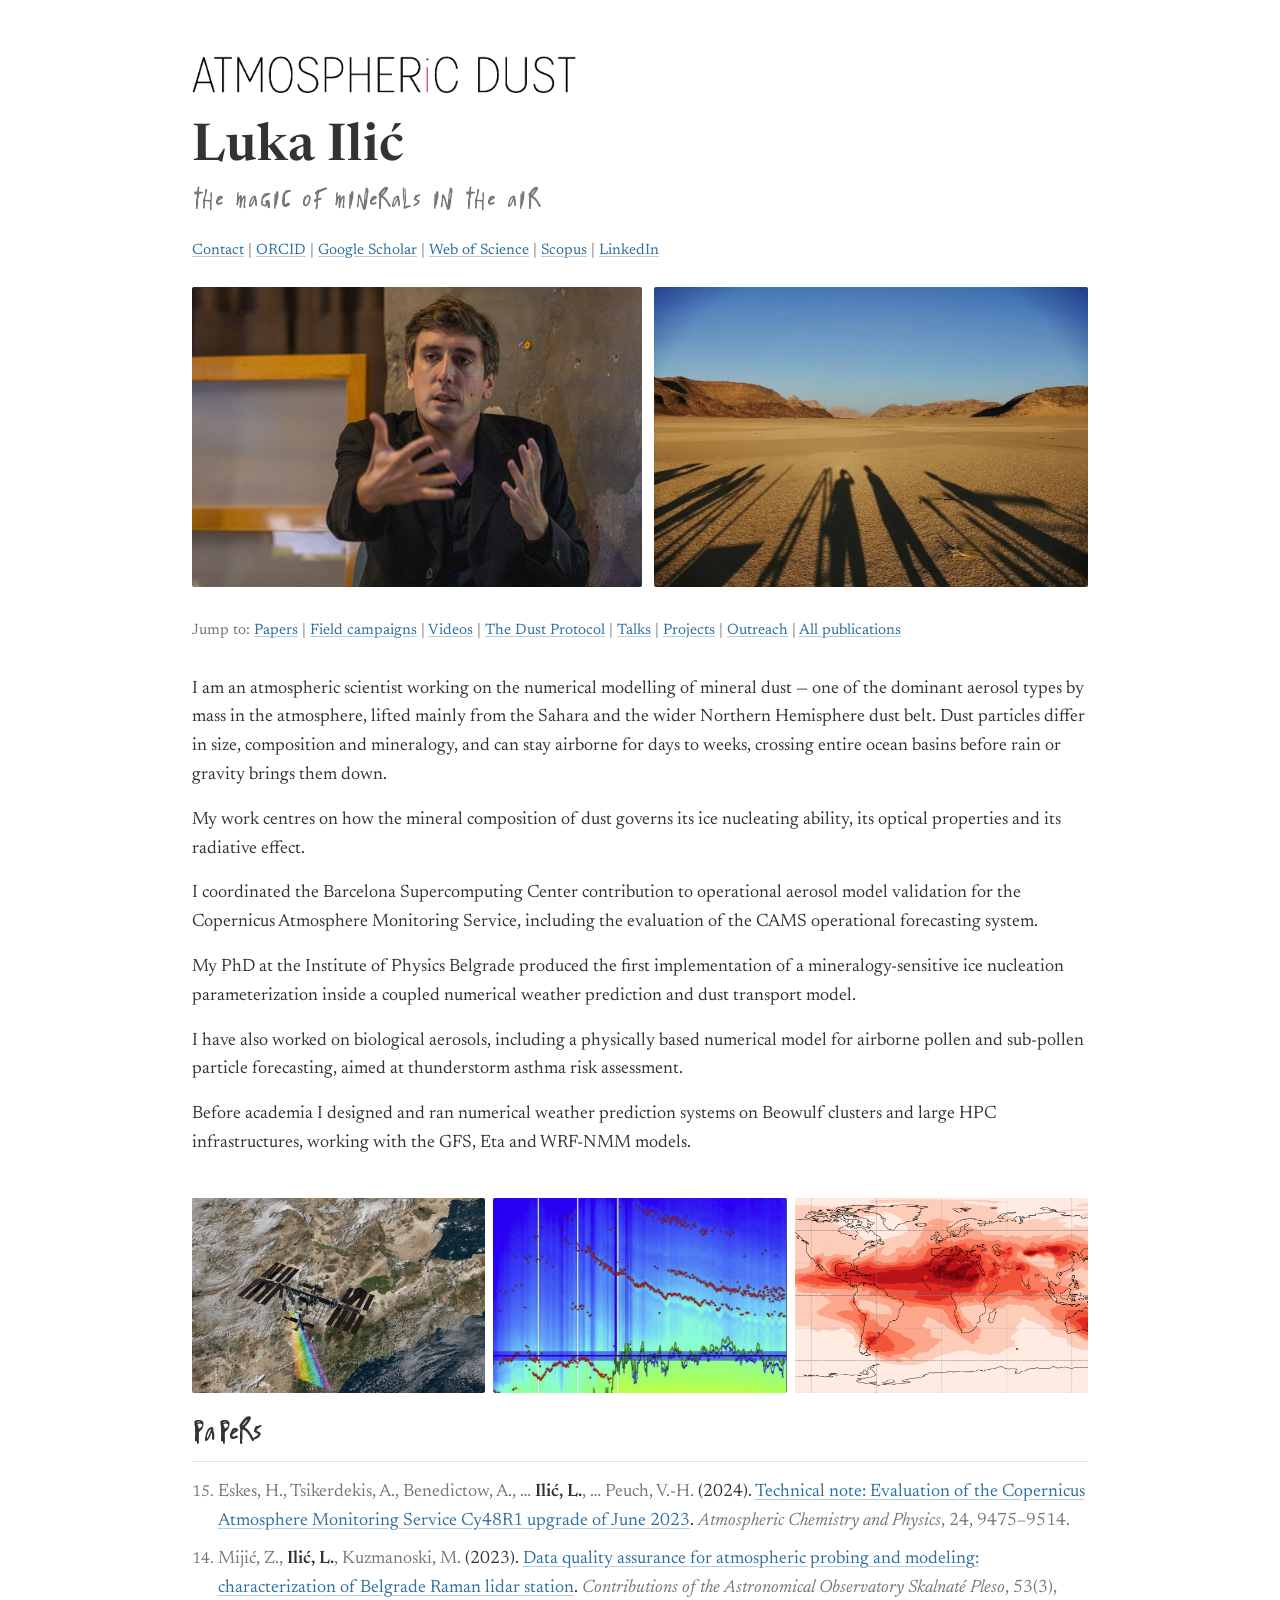
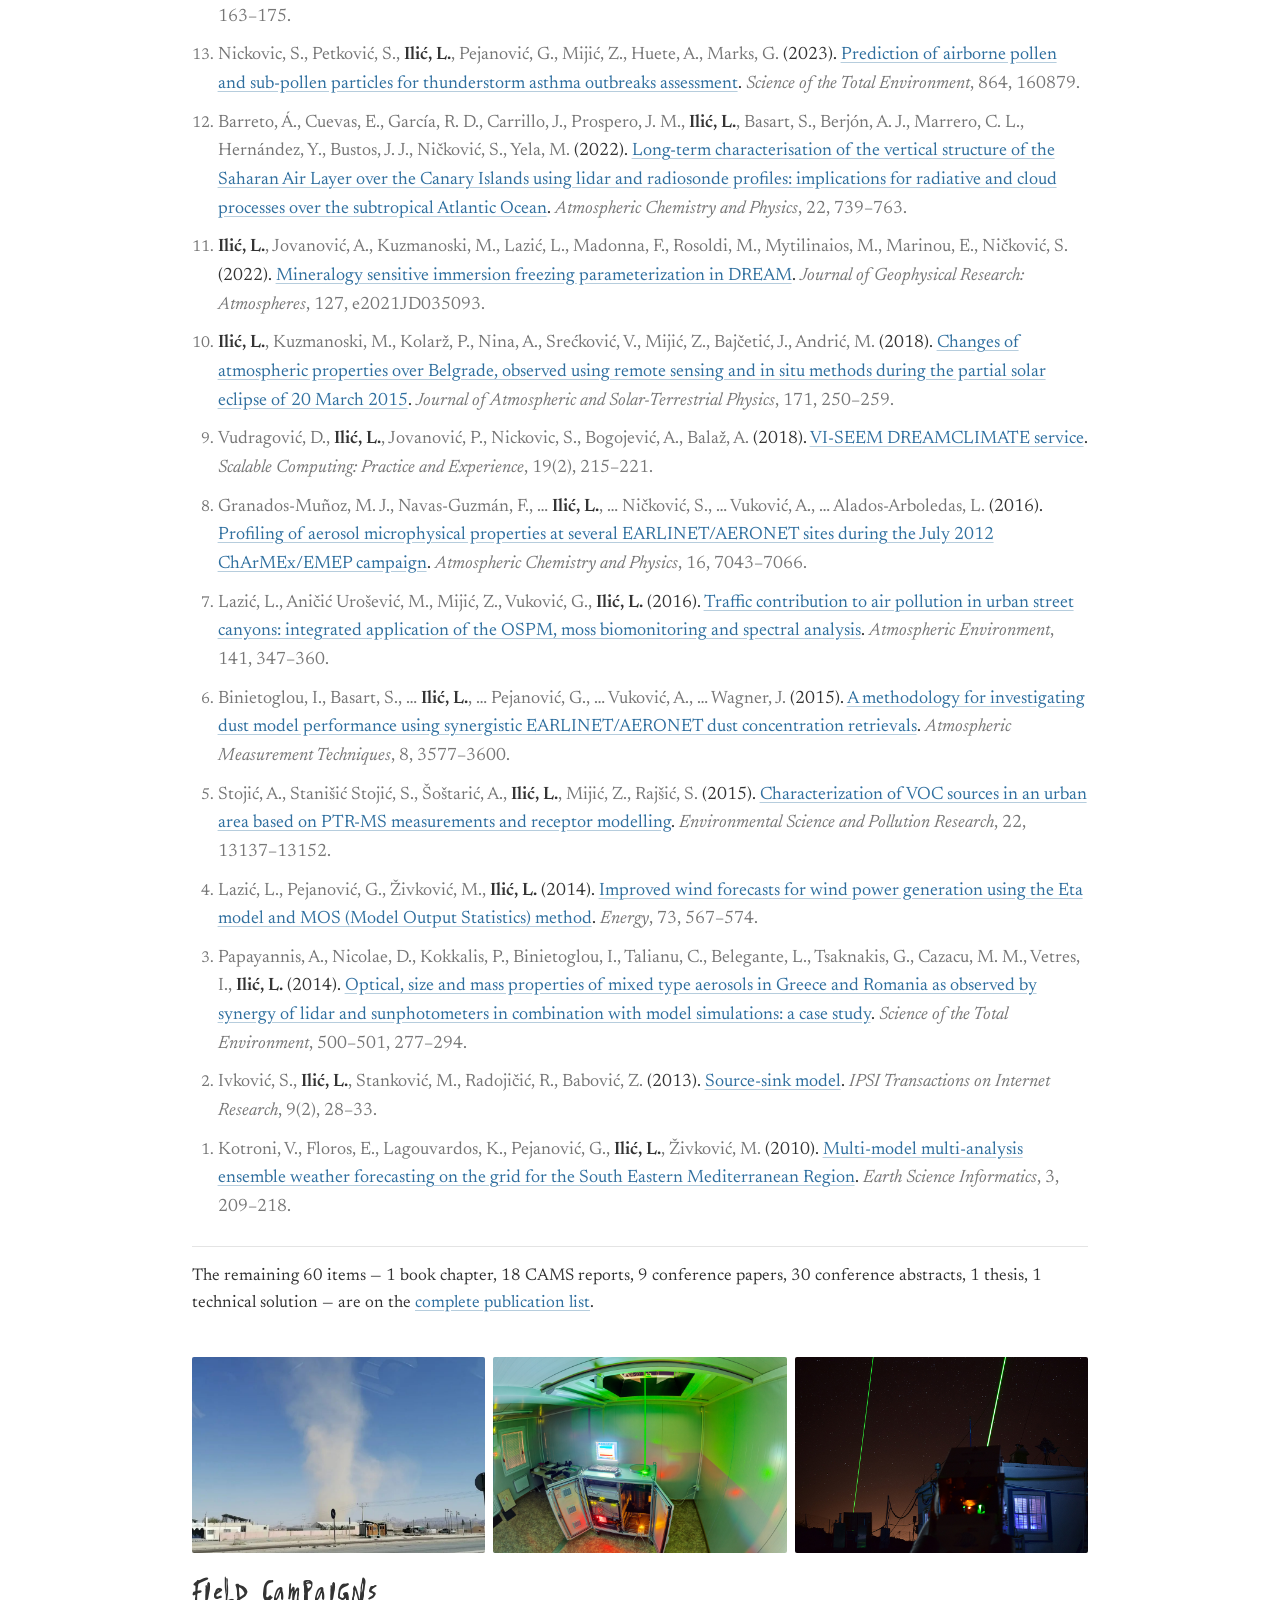
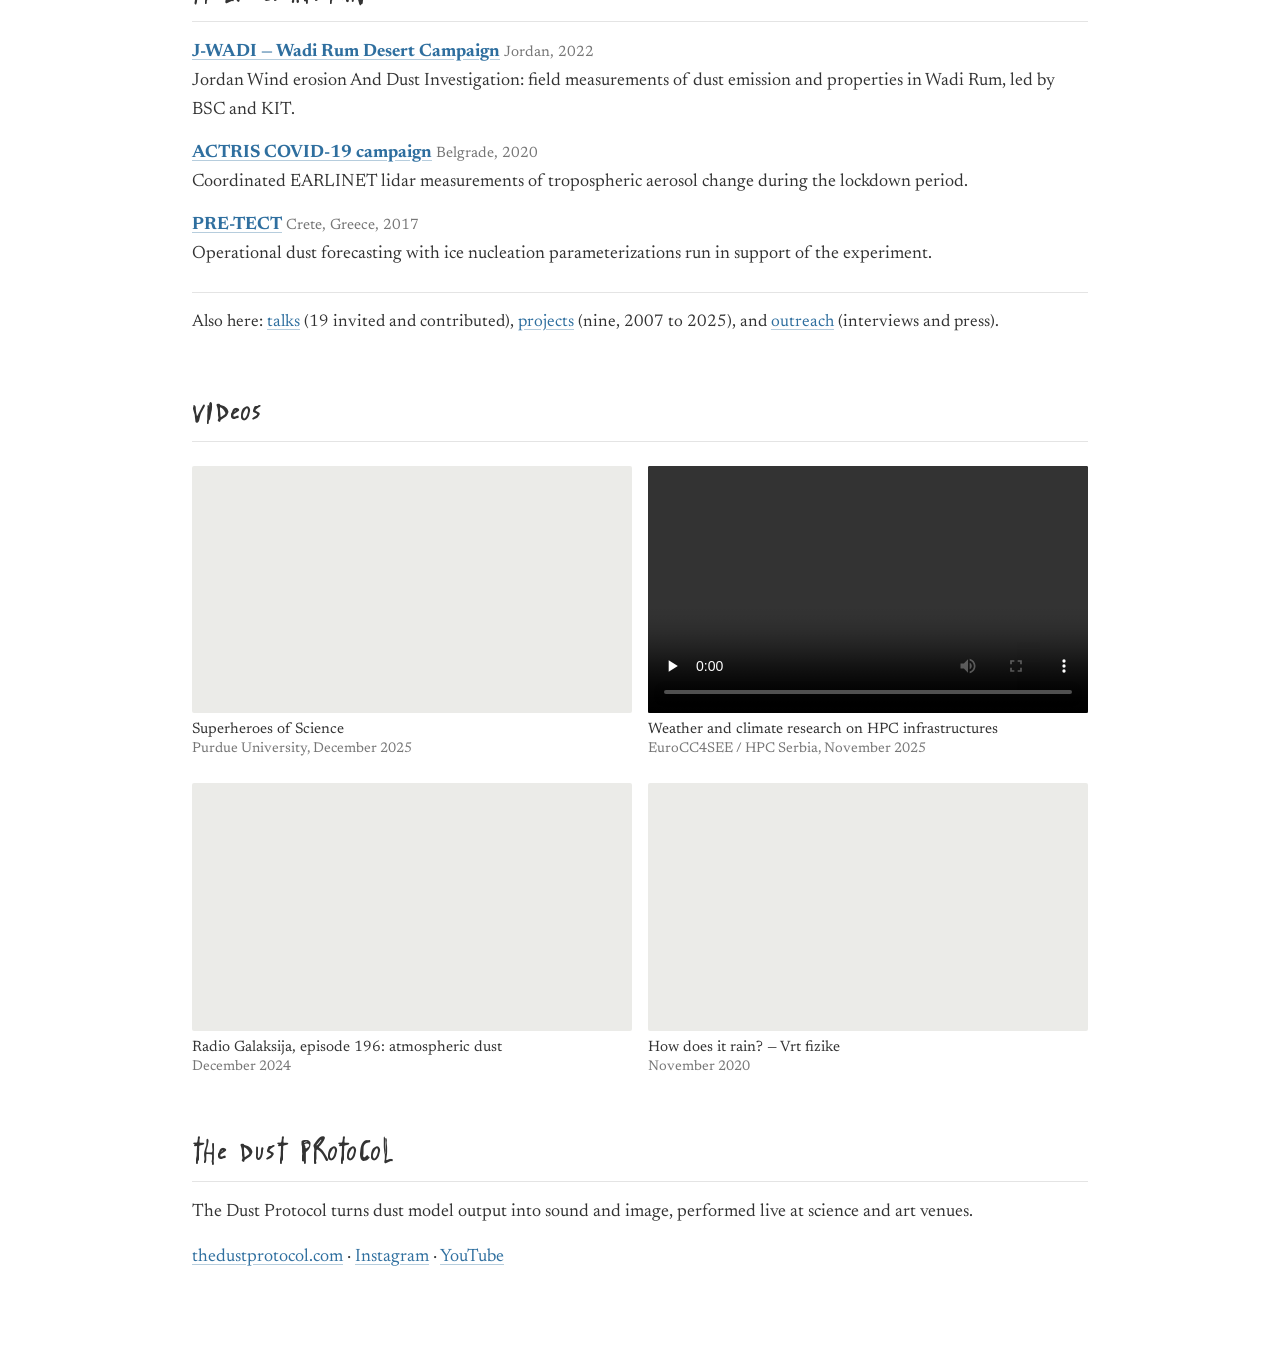
==== commit 9ab26b66: "Add files via upload" ====
--- a/index.html
+++ b/index.html
@@ -33,13 +33,13 @@
 <h2 id="papers">Papers</h2>
 <ol class="pubs" reversed><li><span class="authors">Eskes, H., Tsikerdekis, A., Benedictow, A., … <strong>Ilić, L.</strong>, … Peuch, V.-H.</span> (2024). <a href="https://doi.org/10.5194/acp-24-9475-2024">Technical note: Evaluation of the Copernicus Atmosphere Monitoring Service Cy48R1 upgrade of June 2023</a>.<span class="extra"> <em>Atmospheric Chemistry and Physics</em>, 24, 9475–9514.</span></li><li><span class="authors">Mijić, Z., <strong>Ilić, L.</strong>, Kuzmanoski, M.</span> (2023). <a href="https://doi.org/10.31577/caosp.2023.53.3.163">Data quality assurance for atmospheric probing and modeling: characterization of Belgrade Raman lidar station</a>.<span class="extra"> <em>Contributions of the Astronomical Observatory Skalnaté Pleso</em>, 53(3), 163–175.</span></li><li><span class="authors">Nickovic, S., Petković, S., <strong>Ilić, L.</strong>, Pejanović, G., Mijić, Z., Huete, A., Marks, G.</span> (2023). <a href="https://doi.org/10.1016/j.scitotenv.2022.160879">Prediction of airborne pollen and sub-pollen particles for thunderstorm asthma outbreaks assessment</a>.<span class="extra"> <em>Science of the Total Environment</em>, 864, 160879.</span></li><li><span class="authors">Barreto, Á., Cuevas, E., García, R. D., Carrillo, J., Prospero, J. M., <strong>Ilić, L.</strong>, Basart, S., Berjón, A. J., Marrero, C. L., Hernández, Y., Bustos, J. J., Ničković, S., Yela, M.</span> (2022). <a href="https://doi.org/10.5194/acp-22-739-2022">Long-term characterisation of the vertical structure of the Saharan Air Layer over the Canary Islands using lidar and radiosonde profiles: implications for radiative and cloud processes over the subtropical Atlantic Ocean</a>.<span class="extra"> <em>Atmospheric Chemistry and Physics</em>, 22, 739–763.</span></li><li><span class="authors"><strong>Ilić, L.</strong>, Jovanović, A., Kuzmanoski, M., Lazić, L., Madonna, F., Rosoldi, M., Mytilinaios, M., Marinou, E., Ničković, S.</span> (2022). <a href="https://doi.org/10.1029/2021JD035093">Mineralogy sensitive immersion freezing parameterization in DREAM</a>.<span class="extra"> <em>Journal of Geophysical Research: Atmospheres</em>, 127, e2021JD035093.</span></li><li><span class="authors"><strong>Ilić, L.</strong>, Kuzmanoski, M., Kolarž, P., Nina, A., Srećković, V., Mijić, Z., Bajčetić, J., Andrić, M.</span> (2018). <a href="https://doi.org/10.1016/j.jastp.2017.10.001">Changes of atmospheric properties over Belgrade, observed using remote sensing and in situ methods during the partial solar eclipse of 20 March 2015</a>.<span class="extra"> <em>Journal of Atmospheric and Solar-Terrestrial Physics</em>, 171, 250–259.</span></li><li><span class="authors">Vudragović, D., <strong>Ilić, L.</strong>, Jovanović, P., Nickovic, S., Bogojević, A., Balaž, A.</span> (2018). <a href="https://doi.org/10.12694/scpe.v19i2.1396">VI-SEEM DREAMCLIMATE service</a>.<span class="extra"> <em>Scalable Computing: Practice and Experience</em>, 19(2), 215–221.</span></li><li><span class="authors">Granados-Muñoz, M. J., Navas-Guzmán, F., … <strong>Ilić, L.</strong>, … Ničković, S., … Vuković, A., … Alados-Arboledas, L.</span> (2016). <a href="https://doi.org/10.5194/acp-16-7043-2016">Profiling of aerosol microphysical properties at several EARLINET/AERONET sites during the July 2012 ChArMEx/EMEP campaign</a>.<span class="extra"> <em>Atmospheric Chemistry and Physics</em>, 16, 7043–7066.</span></li><li><span class="authors">Lazić, L., Aničić Urošević, M., Mijić, Z., Vuković, G., <strong>Ilić, L.</strong></span> (2016). <a href="https://doi.org/10.1016/j.atmosenv.2016.07.008">Traffic contribution to air pollution in urban street canyons: integrated application of the OSPM, moss biomonitoring and spectral analysis</a>.<span class="extra"> <em>Atmospheric Environment</em>, 141, 347–360.</span></li><li><span class="authors">Binietoglou, I., Basart, S., … <strong>Ilić, L.</strong>, … Pejanović, G., … Vuković, A., … Wagner, J.</span> (2015). <a href="https://doi.org/10.5194/amt-8-3577-2015">A methodology for investigating dust model performance using synergistic EARLINET/AERONET dust concentration retrievals</a>.<span class="extra"> <em>Atmospheric Measurement Techniques</em>, 8, 3577–3600.</span></li><li><span class="authors">Stojić, A., Stanišić Stojić, S., Šoštarić, A., <strong>Ilić, L.</strong>, Mijić, Z., Rajšić, S.</span> (2015). <a href="https://doi.org/10.1007/s11356-015-4540-5">Characterization of VOC sources in an urban area based on PTR-MS measurements and receptor modelling</a>.<span class="extra"> <em>Environmental Science and Pollution Research</em>, 22, 13137–13152.</span></li><li><span class="authors">Lazić, L., Pejanović, G., Živković, M., <strong>Ilić, L.</strong></span> (2014). <a href="https://doi.org/10.1016/j.energy.2014.06.056">Improved wind forecasts for wind power generation using the Eta model and MOS (Model Output Statistics) method</a>.<span class="extra"> <em>Energy</em>, 73, 567–574.</span></li><li><span class="authors">Papayannis, A., Nicolae, D., Kokkalis, P., Binietoglou, I., Talianu, C., Belegante, L., Tsaknakis, G., Cazacu, M. M., Vetres, I., <strong>Ilić, L.</strong></span> (2014). <a href="https://doi.org/10.1016/j.scitotenv.2014.08.101">Optical, size and mass properties of mixed type aerosols in Greece and Romania as observed by synergy of lidar and sunphotometers in combination with model simulations: a case study</a>.<span class="extra"> <em>Science of the Total Environment</em>, 500–501, 277–294.</span></li><li><span class="authors">Ivković, S., <strong>Ilić, L.</strong>, Stanković, M., Radojičić, R., Babović, Z.</span> (2013). <a href="https://vipsi.org/ipsi/journals/journals/papers/tir/2013july/tir2013july.pdf#page=30">Source-sink model</a>.<span class="extra"> <em>IPSI Transactions on Internet Research</em>, 9(2), 28–33.</span></li><li><span class="authors">Kotroni, V., Floros, E., Lagouvardos, K., Pejanović, G., <strong>Ilić, L.</strong>, Živković, M.</span> (2010). <a href="https://doi.org/10.1007/s12145-010-0071-2">Multi-model multi-analysis ensemble weather forecasting on the grid for the South Eastern Mediterranean Region</a>.<span class="extra"> <em>Earth Science Informatics</em>, 3, 209–218.</span></li></ol>
 
-<p class="note">The remaining 60 items — 1 book chapter, 18 CAMS reports, 9 conference papers, 30 conference abstracts, 1 thesis, 1 technical solution — are on the <a href="publications.html">complete publication list</a>.</p>
+<p class="pointer">The remaining 60 items — 1 book chapter, 18 CAMS reports, 9 conference papers, 30 conference abstracts, 1 thesis, 1 technical solution — are on the <a href="publications.html">complete publication list</a>.</p>
 
 <div class="gallery" style="grid-template-columns:repeat(3,1fr)"><img src="assets/images/campaign-jwadi.jpg" alt="Dust devil near the J-WADI site, Jordan" style="object-position:center 35%" loading="lazy"><img src="assets/images/campaign-covid.jpg" alt="Inside the Belgrade Raman lidar container" style="object-position:center 50%" loading="lazy"><img src="assets/images/campaign-pretect.jpg" alt="Lidar beams during the PRE-TECT campaign, Crete" style="object-position:center 40%" loading="lazy"></div>
 <h2 id="field-campaigns">Field campaigns</h2>
 <ul class="plain"><li><b><a href="https://www.imktro.kit.edu/english/11800.php">J-WADI — Wadi Rum Desert Campaign</a></b> <span class="when">Jordan, 2022</span><br>Jordan Wind erosion And Dust Investigation: field measurements of dust emission and properties in Wadi Rum, led by BSC and KIT.</li><li><b><a href="https://www.actris.eu/">ACTRIS COVID-19 campaign</a></b> <span class="when">Belgrade, 2020</span><br>Coordinated EARLINET lidar measurements of tropospheric aerosol change during the lockdown period.</li><li><b><a href="http://pre-tect.space.noa.gr">PRE-TECT</a></b> <span class="when">Crete, Greece, 2017</span><br>Operational dust forecasting with ice nucleation parameterizations run in support of the experiment.</li></ul>
 
-<p class="note">Also here: <a href="talks.html">talks</a> (19 invited and contributed),
+<p class="pointer">Also here: <a href="talks.html">talks</a> (19 invited and contributed),
 <a href="projects.html">projects</a> (nine, 2007 to 2025), and
 <a href="outreach.html">outreach</a> (interviews and press).</p>
 
--- a/assets/style.css
+++ b/assets/style.css
@@ -111,6 +111,16 @@
 
 .note { color: var(--muted); font-size: .9375rem; }
 
+/* Links to the other pages — these are navigation, not footnotes, so they
+   stay at body size and in the normal ink colour. */
+.pointer {
+  font-size: 1.0625rem;
+  color: var(--ink);
+  margin: 1.5rem 0 0;
+  padding-top: 1rem;
+  border-top: 1px solid var(--rule);
+}
+
 footer {
   margin-top: 4rem;
   padding-top: 1rem;
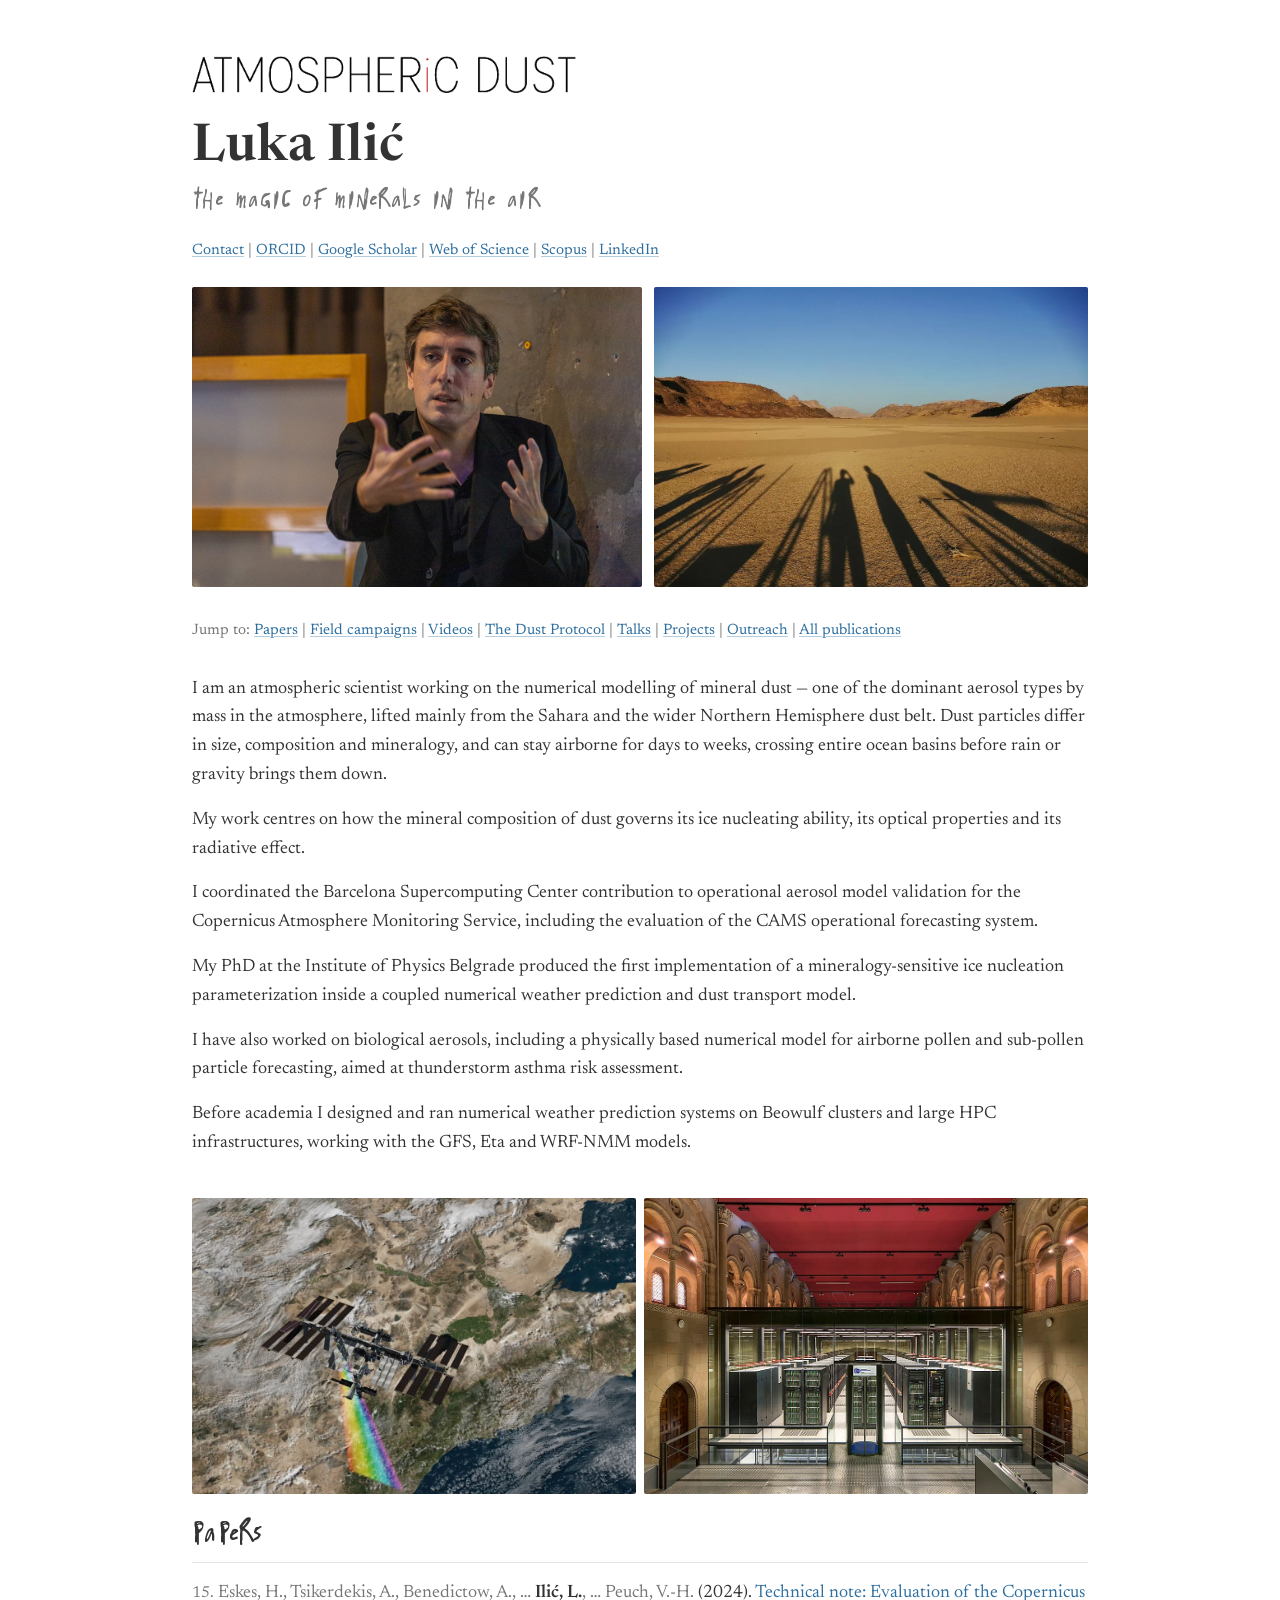
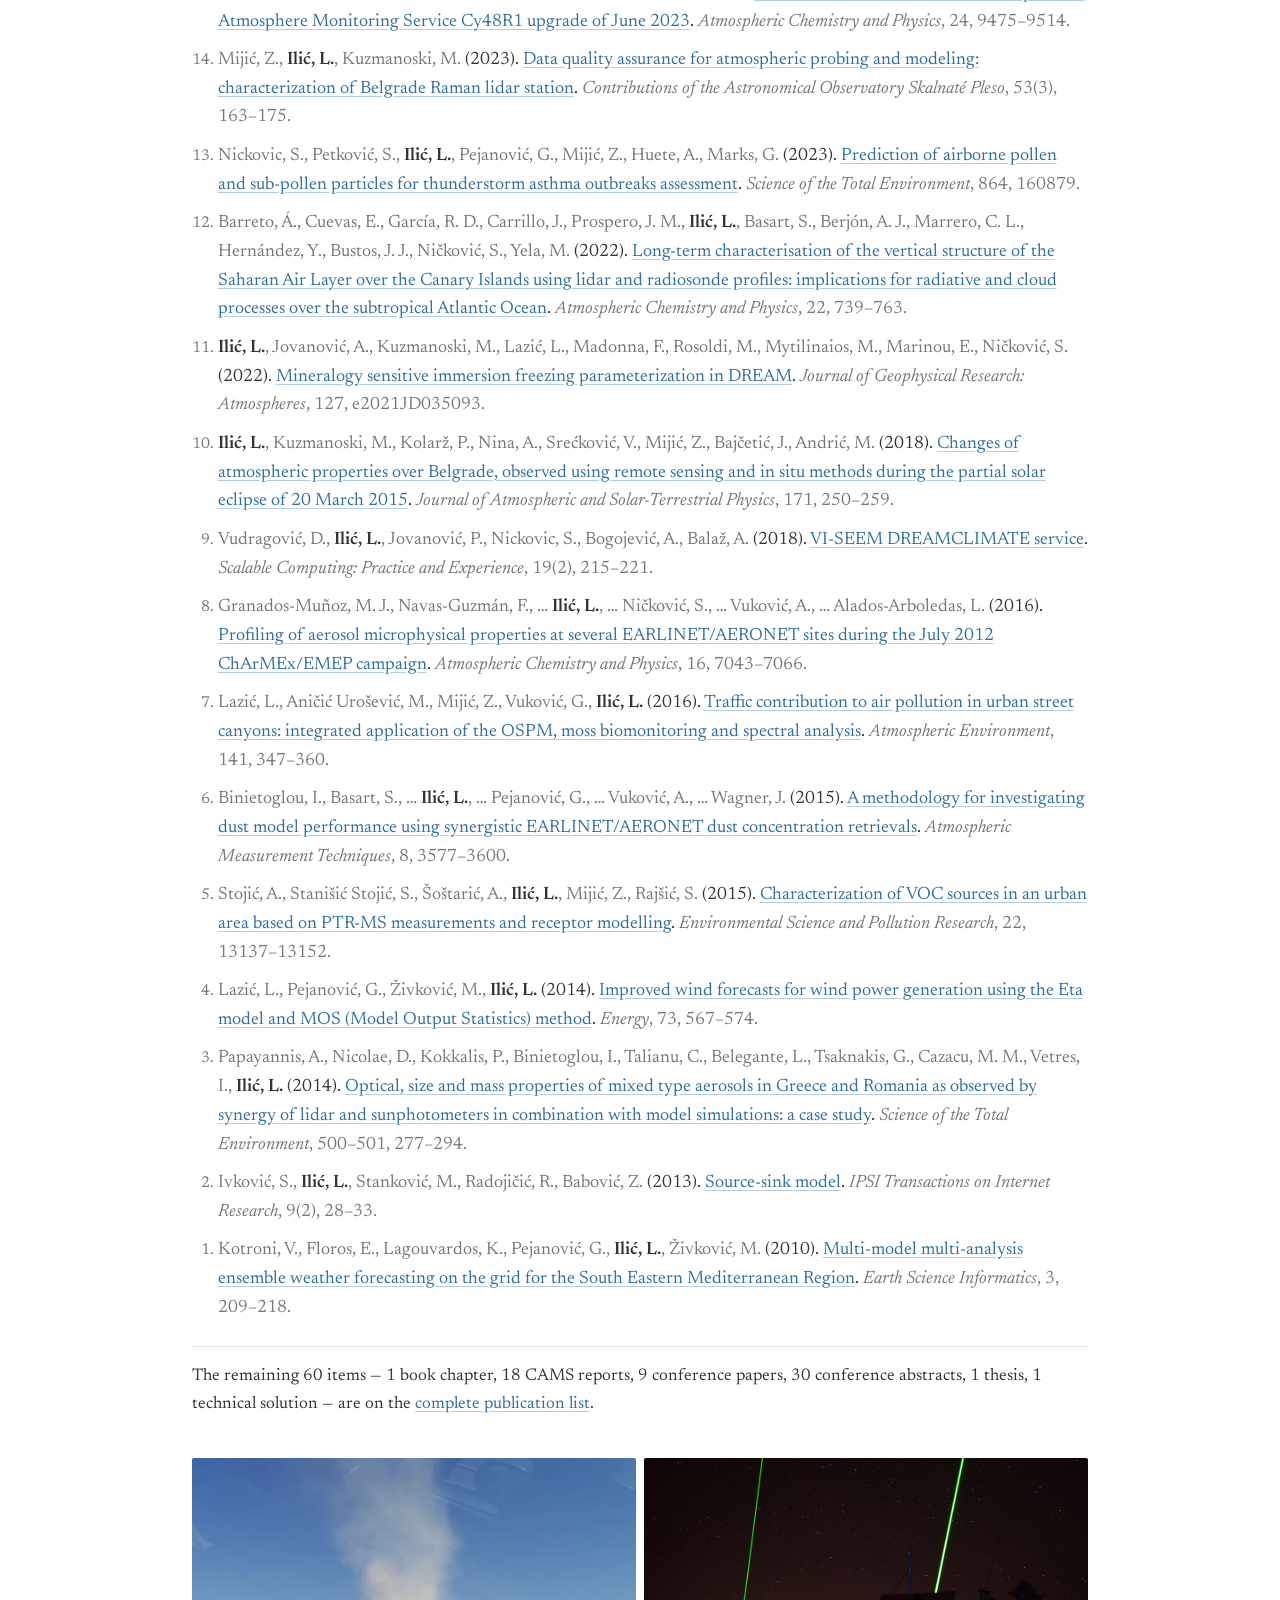
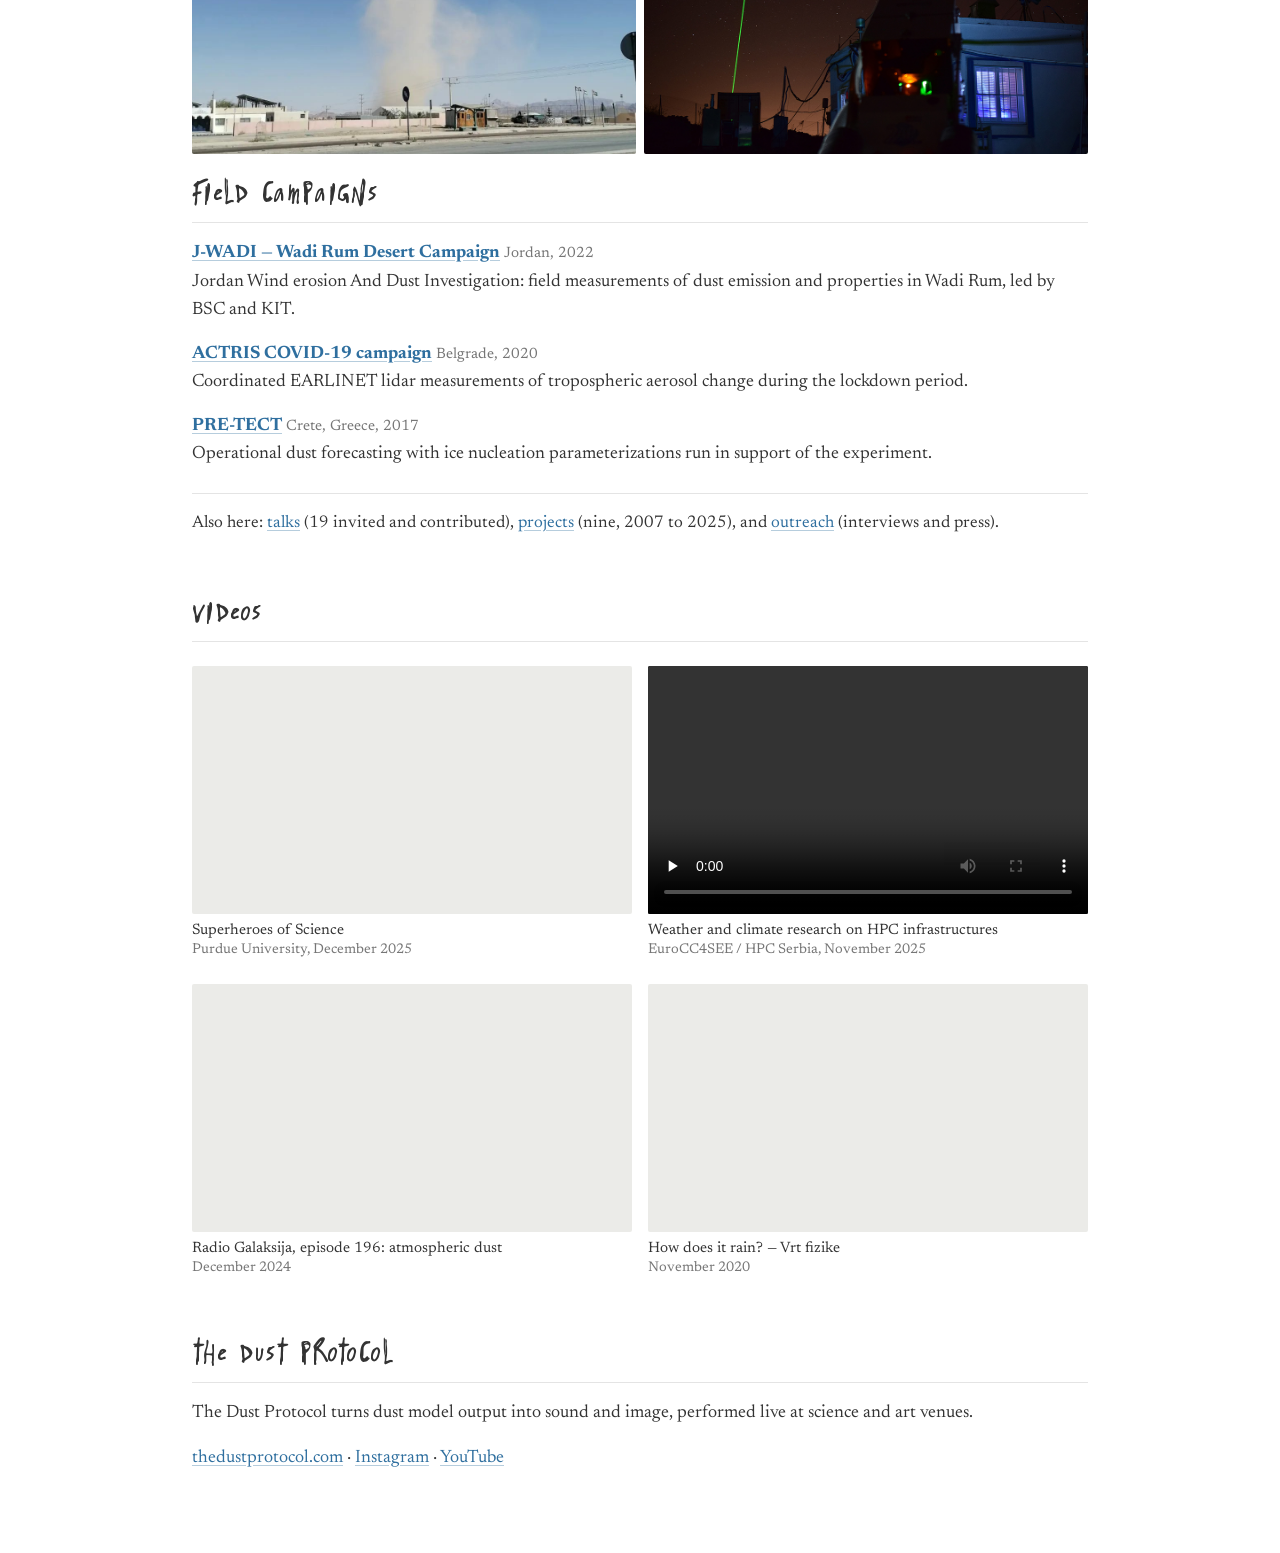
==== commit 8df4de13: "Add files via upload" ====
--- a/index.html
+++ b/index.html
@@ -28,14 +28,14 @@
 <p>I am an atmospheric scientist working on the numerical modelling of mineral dust — one of the dominant aerosol types by mass in the atmosphere, lifted mainly from the Sahara and the wider Northern Hemisphere dust belt. Dust particles differ in size, composition and mineralogy, and can stay airborne for days to weeks, crossing entire ocean basins before rain or gravity brings them down.
 </p><p>My work centres on how the mineral composition of dust governs its ice nucleating ability, its optical properties and its radiative effect.</p><p>I coordinated the Barcelona Supercomputing Center contribution to operational aerosol model validation for the Copernicus Atmosphere Monitoring Service, including the evaluation of the CAMS operational forecasting system.</p><p>My PhD at the Institute of Physics Belgrade produced the first implementation of a mineralogy-sensitive ice nucleation parameterization inside a coupled numerical weather prediction and dust transport model.</p><p>I have also worked on biological aerosols, including a physically based numerical model for airborne pollen and sub-pollen particle forecasting, aimed at thunderstorm asthma risk assessment.</p><p>Before academia I designed and ran numerical weather prediction systems on Beowulf clusters and large HPC infrastructures, working with the GFS, Eta and WRF-NMM models.</p>
 
-<div class="gallery" style="grid-template-columns:repeat(3,1fr)"><img src="assets/images/papers-emit.jpg" alt="EMIT imaging spectrometer on the ISS, mapping surface mineralogy" style="object-position:center 50%" loading="lazy"><img src="assets/images/papers-lidar.png" alt="Raman lidar range-corrected signal with retrieved aerosol layer heights" style="object-position:center 45%" loading="lazy"><img src="assets/images/papers-ssa.png" alt="Modelled global dust single scattering albedo from MONARCH with EMIT mineralogy" style="object-position:center 45%" loading="lazy"></div>
+<div class="gallery" style="grid-template-columns:repeat(2,1fr)"><img src="assets/images/papers-emit.jpg" alt="EMIT imaging spectrometer on the ISS, mapping surface mineralogy" style="object-position:center 50%" loading="lazy"><img src="assets/images/papers-marenostrum.jpg" alt="MareNostrum in the Torre Girona chapel, Barcelona Supercomputing Center" style="object-position:center 50%" loading="lazy"></div>
 
 <h2 id="papers">Papers</h2>
 <ol class="pubs" reversed><li><span class="authors">Eskes, H., Tsikerdekis, A., Benedictow, A., … <strong>Ilić, L.</strong>, … Peuch, V.-H.</span> (2024). <a href="https://doi.org/10.5194/acp-24-9475-2024">Technical note: Evaluation of the Copernicus Atmosphere Monitoring Service Cy48R1 upgrade of June 2023</a>.<span class="extra"> <em>Atmospheric Chemistry and Physics</em>, 24, 9475–9514.</span></li><li><span class="authors">Mijić, Z., <strong>Ilić, L.</strong>, Kuzmanoski, M.</span> (2023). <a href="https://doi.org/10.31577/caosp.2023.53.3.163">Data quality assurance for atmospheric probing and modeling: characterization of Belgrade Raman lidar station</a>.<span class="extra"> <em>Contributions of the Astronomical Observatory Skalnaté Pleso</em>, 53(3), 163–175.</span></li><li><span class="authors">Nickovic, S., Petković, S., <strong>Ilić, L.</strong>, Pejanović, G., Mijić, Z., Huete, A., Marks, G.</span> (2023). <a href="https://doi.org/10.1016/j.scitotenv.2022.160879">Prediction of airborne pollen and sub-pollen particles for thunderstorm asthma outbreaks assessment</a>.<span class="extra"> <em>Science of the Total Environment</em>, 864, 160879.</span></li><li><span class="authors">Barreto, Á., Cuevas, E., García, R. D., Carrillo, J., Prospero, J. M., <strong>Ilić, L.</strong>, Basart, S., Berjón, A. J., Marrero, C. L., Hernández, Y., Bustos, J. J., Ničković, S., Yela, M.</span> (2022). <a href="https://doi.org/10.5194/acp-22-739-2022">Long-term characterisation of the vertical structure of the Saharan Air Layer over the Canary Islands using lidar and radiosonde profiles: implications for radiative and cloud processes over the subtropical Atlantic Ocean</a>.<span class="extra"> <em>Atmospheric Chemistry and Physics</em>, 22, 739–763.</span></li><li><span class="authors"><strong>Ilić, L.</strong>, Jovanović, A., Kuzmanoski, M., Lazić, L., Madonna, F., Rosoldi, M., Mytilinaios, M., Marinou, E., Ničković, S.</span> (2022). <a href="https://doi.org/10.1029/2021JD035093">Mineralogy sensitive immersion freezing parameterization in DREAM</a>.<span class="extra"> <em>Journal of Geophysical Research: Atmospheres</em>, 127, e2021JD035093.</span></li><li><span class="authors"><strong>Ilić, L.</strong>, Kuzmanoski, M., Kolarž, P., Nina, A., Srećković, V., Mijić, Z., Bajčetić, J., Andrić, M.</span> (2018). <a href="https://doi.org/10.1016/j.jastp.2017.10.001">Changes of atmospheric properties over Belgrade, observed using remote sensing and in situ methods during the partial solar eclipse of 20 March 2015</a>.<span class="extra"> <em>Journal of Atmospheric and Solar-Terrestrial Physics</em>, 171, 250–259.</span></li><li><span class="authors">Vudragović, D., <strong>Ilić, L.</strong>, Jovanović, P., Nickovic, S., Bogojević, A., Balaž, A.</span> (2018). <a href="https://doi.org/10.12694/scpe.v19i2.1396">VI-SEEM DREAMCLIMATE service</a>.<span class="extra"> <em>Scalable Computing: Practice and Experience</em>, 19(2), 215–221.</span></li><li><span class="authors">Granados-Muñoz, M. J., Navas-Guzmán, F., … <strong>Ilić, L.</strong>, … Ničković, S., … Vuković, A., … Alados-Arboledas, L.</span> (2016). <a href="https://doi.org/10.5194/acp-16-7043-2016">Profiling of aerosol microphysical properties at several EARLINET/AERONET sites during the July 2012 ChArMEx/EMEP campaign</a>.<span class="extra"> <em>Atmospheric Chemistry and Physics</em>, 16, 7043–7066.</span></li><li><span class="authors">Lazić, L., Aničić Urošević, M., Mijić, Z., Vuković, G., <strong>Ilić, L.</strong></span> (2016). <a href="https://doi.org/10.1016/j.atmosenv.2016.07.008">Traffic contribution to air pollution in urban street canyons: integrated application of the OSPM, moss biomonitoring and spectral analysis</a>.<span class="extra"> <em>Atmospheric Environment</em>, 141, 347–360.</span></li><li><span class="authors">Binietoglou, I., Basart, S., … <strong>Ilić, L.</strong>, … Pejanović, G., … Vuković, A., … Wagner, J.</span> (2015). <a href="https://doi.org/10.5194/amt-8-3577-2015">A methodology for investigating dust model performance using synergistic EARLINET/AERONET dust concentration retrievals</a>.<span class="extra"> <em>Atmospheric Measurement Techniques</em>, 8, 3577–3600.</span></li><li><span class="authors">Stojić, A., Stanišić Stojić, S., Šoštarić, A., <strong>Ilić, L.</strong>, Mijić, Z., Rajšić, S.</span> (2015). <a href="https://doi.org/10.1007/s11356-015-4540-5">Characterization of VOC sources in an urban area based on PTR-MS measurements and receptor modelling</a>.<span class="extra"> <em>Environmental Science and Pollution Research</em>, 22, 13137–13152.</span></li><li><span class="authors">Lazić, L., Pejanović, G., Živković, M., <strong>Ilić, L.</strong></span> (2014). <a href="https://doi.org/10.1016/j.energy.2014.06.056">Improved wind forecasts for wind power generation using the Eta model and MOS (Model Output Statistics) method</a>.<span class="extra"> <em>Energy</em>, 73, 567–574.</span></li><li><span class="authors">Papayannis, A., Nicolae, D., Kokkalis, P., Binietoglou, I., Talianu, C., Belegante, L., Tsaknakis, G., Cazacu, M. M., Vetres, I., <strong>Ilić, L.</strong></span> (2014). <a href="https://doi.org/10.1016/j.scitotenv.2014.08.101">Optical, size and mass properties of mixed type aerosols in Greece and Romania as observed by synergy of lidar and sunphotometers in combination with model simulations: a case study</a>.<span class="extra"> <em>Science of the Total Environment</em>, 500–501, 277–294.</span></li><li><span class="authors">Ivković, S., <strong>Ilić, L.</strong>, Stanković, M., Radojičić, R., Babović, Z.</span> (2013). <a href="https://vipsi.org/ipsi/journals/journals/papers/tir/2013july/tir2013july.pdf#page=30">Source-sink model</a>.<span class="extra"> <em>IPSI Transactions on Internet Research</em>, 9(2), 28–33.</span></li><li><span class="authors">Kotroni, V., Floros, E., Lagouvardos, K., Pejanović, G., <strong>Ilić, L.</strong>, Živković, M.</span> (2010). <a href="https://doi.org/10.1007/s12145-010-0071-2">Multi-model multi-analysis ensemble weather forecasting on the grid for the South Eastern Mediterranean Region</a>.<span class="extra"> <em>Earth Science Informatics</em>, 3, 209–218.</span></li></ol>
 
 <p class="pointer">The remaining 60 items — 1 book chapter, 18 CAMS reports, 9 conference papers, 30 conference abstracts, 1 thesis, 1 technical solution — are on the <a href="publications.html">complete publication list</a>.</p>
 
-<div class="gallery" style="grid-template-columns:repeat(3,1fr)"><img src="assets/images/campaign-jwadi.jpg" alt="Dust devil near the J-WADI site, Jordan" style="object-position:center 35%" loading="lazy"><img src="assets/images/campaign-covid.jpg" alt="Inside the Belgrade Raman lidar container" style="object-position:center 50%" loading="lazy"><img src="assets/images/campaign-pretect.jpg" alt="Lidar beams during the PRE-TECT campaign, Crete" style="object-position:center 40%" loading="lazy"></div>
+<div class="gallery" style="grid-template-columns:repeat(2,1fr)"><img src="assets/images/campaign-jwadi.jpg" alt="Dust devil near the J-WADI site, Jordan" style="object-position:center 35%" loading="lazy"><img src="assets/images/campaign-pretect.jpg" alt="Lidar beams during the PRE-TECT campaign, Crete" style="object-position:center 40%" loading="lazy"></div>
 <h2 id="field-campaigns">Field campaigns</h2>
 <ul class="plain"><li><b><a href="https://www.imktro.kit.edu/english/11800.php">J-WADI — Wadi Rum Desert Campaign</a></b> <span class="when">Jordan, 2022</span><br>Jordan Wind erosion And Dust Investigation: field measurements of dust emission and properties in Wadi Rum, led by BSC and KIT.</li><li><b><a href="https://www.actris.eu/">ACTRIS COVID-19 campaign</a></b> <span class="when">Belgrade, 2020</span><br>Coordinated EARLINET lidar measurements of tropospheric aerosol change during the lockdown period.</li><li><b><a href="http://pre-tect.space.noa.gr">PRE-TECT</a></b> <span class="when">Crete, Greece, 2017</span><br>Operational dust forecasting with ice nucleation parameterizations run in support of the experiment.</li></ul>
 
--- a/assets/style.css
+++ b/assets/style.css
@@ -159,10 +159,8 @@
   .videos { grid-template-columns: 1fr !important; }
 }
 
-@media (max-width: 30rem) {
-  .gallery { grid-template-columns: 1fr 1fr; }
-  .gallery img:last-child { grid-column: span 2; }
-}
+/* The column count is set inline by the build, so the strips keep their
+   shape on phones — two images side by side rather than stacked. */
 
 .logo {
   display: block;
